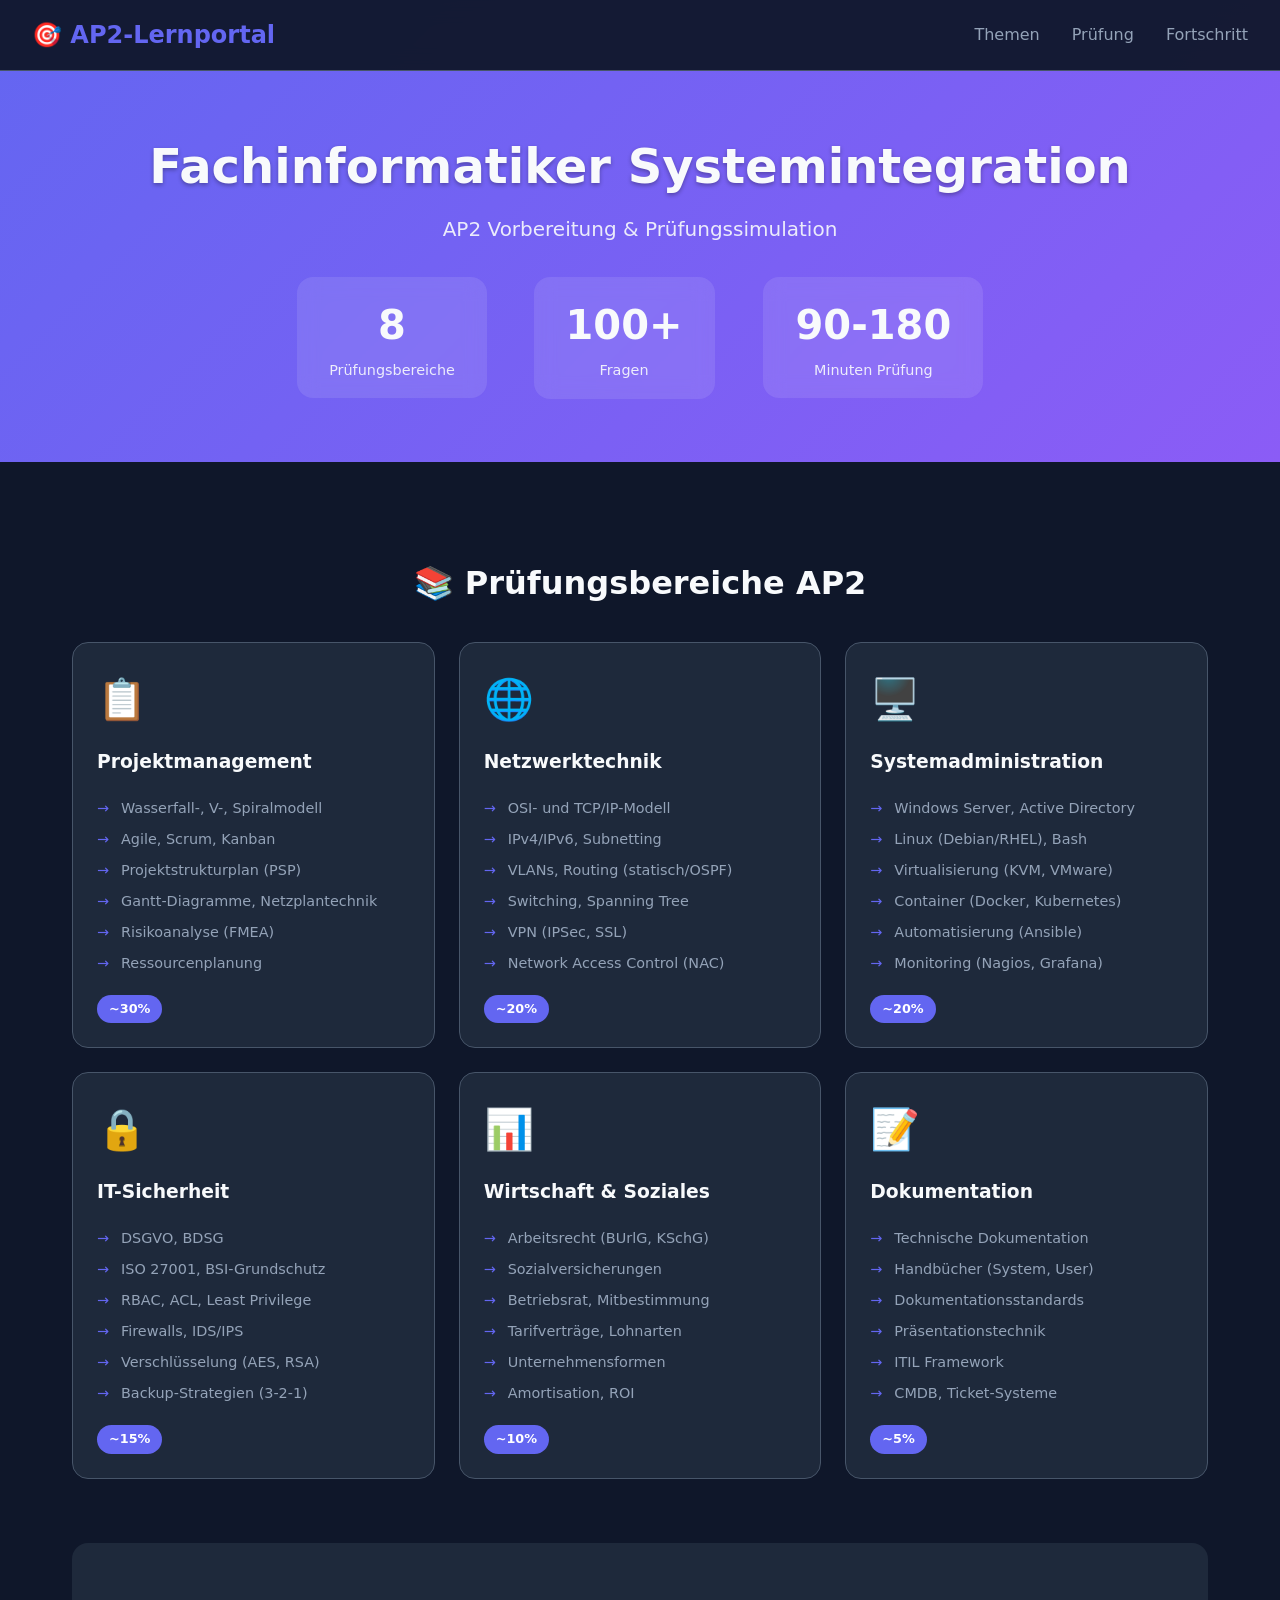
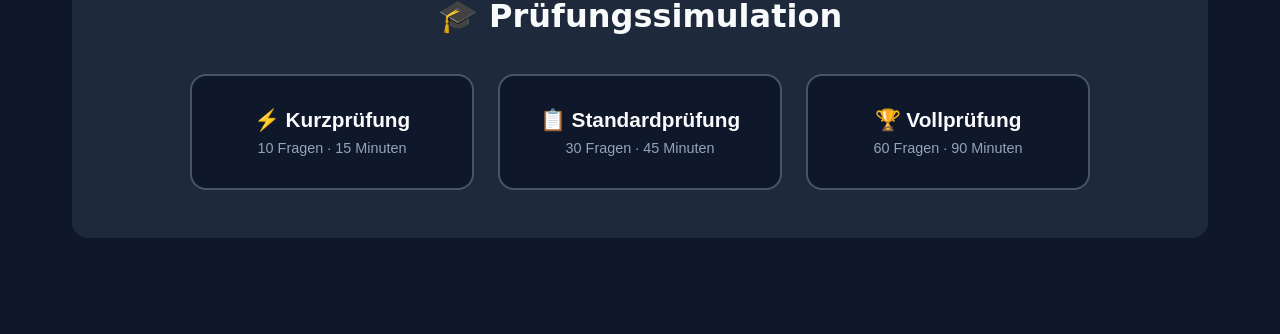
==== index.html @ 47c60a84 "Initial commit: AP2 Lernportal" ====
<!DOCTYPE html>
<html lang="de">
<head>
    <meta charset="UTF-8">
    <meta name="viewport" content="width=device-width, initial-scale=1.0">
    <title>AP2 Fachinformatiker Systemintegration - Lernportal</title>
    <link rel="stylesheet" href="styles.css">
</head>
<body>
    <nav class="navbar">
        <div class="logo">🎯 AP2-Lernportal</div>
        <div class="nav-links">
            <a href="#themen" class="nav-link">Themen</a>
            <a href="#pruefung" class="nav-link">Prüfung</a>
            <a href="#fortschritt" class="nav-link">Fortschritt</a>
        </div>
    </nav>

    <header class="hero">
        <h1>Fachinformatiker Systemintegration</h1>
        <p class="subtitle">AP2 Vorbereitung & Prüfungssimulation</p>
        <div class="hero-stats">
            <div class="stat">
                <span class="stat-number">8</span>
                <span class="stat-label">Prüfungsbereiche</span>
            </div>
            <div class="stat">
                <span class="stat-number">100+</span>
                <span class="stat-label">Fragen</span>
            </div>
            <div class="stat">
                <span class="stat-number">90-180</span>
                <span class="stat-label">Minuten Prüfung</span>
            </div>
        </div>
    </header>

    <main class="container">
        <!-- Themenbereiche -->
        <section id="themen" class="section">
            <h2>📚 Prüfungsbereiche AP2</h2>
            <div class="subjects-grid">
                <div class="subject-card" onclick="startQuiz('projekt')">
                    <div class="subject-icon">📋</div>
                    <h3>Projektmanagement</h3>
                    <ul>
                        <li>Wasserfall-, V-, Spiralmodell</li>
                        <li>Agile, Scrum, Kanban</li>
                        <li>Projektstrukturplan (PSP)</li>
                        <li>Gantt-Diagramme, Netzplantechnik</li>
                        <li>Risikoanalyse (FMEA)</li>
                        <li>Ressourcenplanung</li>
                    </ul>
                    <span class="percentage">~30%</span>
                </div>

                <div class="subject-card" onclick="startQuiz('netzwerk')">
                    <div class="subject-icon">🌐</div>
                    <h3>Netzwerktechnik</h3>
                    <ul>
                        <li>OSI- und TCP/IP-Modell</li>
                        <li>IPv4/IPv6, Subnetting</li>
                        <li>VLANs, Routing (statisch/OSPF)</li>
                        <li>Switching, Spanning Tree</li>
                        <li>VPN (IPSec, SSL)</li>
                        <li>Network Access Control (NAC)</li>
                    </ul>
                    <span class="percentage">~20%</span>
                </div>

                <div class="subject-card" onclick="startQuiz('system')">
                    <div class="subject-icon">🖥️</div>
                    <h3>Systemadministration</h3>
                    <ul>
                        <li>Windows Server, Active Directory</li>
                        <li>Linux (Debian/RHEL), Bash</li>
                        <li>Virtualisierung (KVM, VMware)</li>
                        <li>Container (Docker, Kubernetes)</li>
                        <li>Automatisierung (Ansible)</li>
                        <li>Monitoring (Nagios, Grafana)</li>
                    </ul>
                    <span class="percentage">~20%</span>
                </div>

                <div class="subject-card" onclick="startQuiz('sicherheit')">
                    <div class="subject-icon">🔒</div>
                    <h3>IT-Sicherheit</h3>
                    <ul>
                        <li>DSGVO, BDSG</li>
                        <li>ISO 27001, BSI-Grundschutz</li>
                        <li>RBAC, ACL, Least Privilege</li>
                        <li>Firewalls, IDS/IPS</li>
                        <li>Verschlüsselung (AES, RSA)</li>
                        <li>Backup-Strategien (3-2-1)</li>
                    </ul>
                    <span class="percentage">~15%</span>
                </div>

                <div class="subject-card" onclick="startQuiz('wirtschaft')">
                    <div class="subject-icon">📊</div>
                    <h3>Wirtschaft & Soziales</h3>
                    <ul>
                        <li>Arbeitsrecht (BUrlG, KSchG)</li>
                        <li>Sozialversicherungen</li>
                        <li>Betriebsrat, Mitbestimmung</li>
                        <li>Tarifverträge, Lohnarten</li>
                        <li>Unternehmensformen</li>
                        <li>Amortisation, ROI</li>
                    </ul>
                    <span class="percentage">~10%</span>
                </div>

                <div class="subject-card" onclick="startQuiz('dokumentation')">
                    <div class="subject-icon">📝</div>
                    <h3>Dokumentation</h3>
                    <ul>
                        <li>Technische Dokumentation</li>
                        <li>Handbücher (System, User)</li>
                        <li>Dokumentationsstandards</li>
                        <li>Präsentationstechnik</li>
                        <li>ITIL Framework</li>
                        <li>CMDB, Ticket-Systeme</li>
                    </ul>
                    <span class="percentage">~5%</span>
                </div>
            </div>
        </section>

        <!-- Prüfungssimulation -->
        <section id="pruefung" class="section pruefung-section">
            <h2>🎓 Prüfungssimulation</h2>
            <div class="exam-modes">
                <button class="exam-btn" onclick="startExam('kurz')">
                    <span class="exam-title">⚡ Kurzprüfung</span>
                    <span class="exam-desc">10 Fragen · 15 Minuten</span>
                </button>
                <button class="exam-btn" onclick="startExam('standard')">
                    <span class="exam-title">📋 Standardprüfung</span>
                    <span class="exam-desc">30 Fragen · 45 Minuten</span>
                </button>
                <button class="exam-btn" onclick="startExam('voll')">
                    <span class="exam-title">🏆 Vollprüfung</span>
                    <span class="exam-desc">60 Fragen · 90 Minuten</span>
                </button>
            </div>
        </section>

        <!-- Quiz Interface -->
        <div id="quiz-modal" class="modal hidden">
            <div class="quiz-container">
                <div class="quiz-header">
                    <span id="question-counter">Frage 1/10</span>
                    <span id="quiz-timer" class="timer">15:00</span>
                    <button class="close-btn" onclick="closeQuiz()">×</button>
                </div>
                <div class="progress-bar">
                    <div id="progress-fill" class="progress-fill"></div>
                </div>
                <div id="question-container" class="question-container">
                    <!-- Fragen werden hier dynamisch geladen -->
                </div>
                <div id="quiz-controls" class="quiz-controls">
                    <button id="next-btn" class="btn btn-primary" onclick="nextQuestion()" disabled>Weiter</button>
                </div>
            </div>
        </div>

        <!-- Ergebnis Modal -->
        <div id="result-modal" class="modal hidden">
            <div class="result-container">
                <h2 id="result-title">Prüfung beendet!</h2>
                <div class="result-score">
                    <span id="result-percent">0%</span>
                    <span id="result
---- styles.css ----
:root {
    --primary: #6366f1;
    --primary-dark: #4f46e5;
    --secondary: #8b5cf6;
    --success: #22c55e;
    --warning: #f59e0b;
    --danger: #ef4444;
    --bg: #0f172a;
    --bg-card: #1e293b;
    --bg-hover: #334155;
    --text: #f8fafc;
    --text-muted: #94a3b8;
    --border: #475569;
    --shadow: 0 4px 6px -1px rgba(0, 0, 0, 0.3);
    --shadow-lg: 0 10px 25px -5px rgba(0, 0, 0, 0.4);
}

* {
    margin: 0;
    padding: 0;
    box-sizing: border-box;
}

body {
    font-family: 'Segoe UI', system-ui, -apple-system, sans-serif;
    background: var(--bg);
    color: var(--text);
    line-height: 1.6;
    min-height: 100vh;
}

/* Navigation */
.navbar {
    position: fixed;
    top: 0;
    left: 0;
    right: 0;
    background: rgba(15, 23, 42, 0.95);
    backdrop-filter: blur(10px);
    padding: 1rem 2rem;
    display: flex;
    justify-content: space-between;
    align-items: center;
    z-index: 1000;
    border-bottom: 1px solid var(--border);
}

.logo {
    font-size: 1.5rem;
    font-weight: 700;
    color: var(--primary);
}

.nav-links {
    display: flex;
    gap: 2rem;
}

.nav-link {
    color: var(--text-muted);
    text-decoration: none;
    font-weight: 500;
    transition: color 0.3s;
}

.nav-link:hover {
    color: var(--primary);
}

/* Hero Section */
.hero {
    background: linear-gradient(135deg, var(--primary) 0%, var(--secondary) 100%);
    padding: 8rem 2rem 4rem;
    text-align: center;
}

.hero h1 {
    font-size: 3rem;
    margin-bottom: 0.5rem;
    text-shadow: 0 2px 4px rgba(0,0,0,0.3);
}

.subtitle {
    font-size: 1.25rem;
    opacity: 0.9;
    margin-bottom: 2rem;
}

.hero-stats {
    display: flex;
    justify-content: center;
    gap: 3rem;
    margin-top: 2rem;
    flex-wrap: wrap;
}

.stat {
    text-align: center;
    padding: 1rem 2rem;
    background: rgba(255,255,255,0.1);
    border-radius: 1rem;
    backdrop-filter: blur(10px);
}

.stat-number {
    display: block;
    font-size: 2.5rem;
    font-weight: 700;
}

.stat-label {
    font-size: 0.9rem;
    opacity: 0.9;
}

/* Container */
.container {
    max-width: 1200px;
    margin: 0 auto;
    padding: 2rem;
}

.section {
    margin: 4rem 0;
}

.section h2 {
    font-size: 2rem;
    margin-bottom: 2rem;
    text-align: center;
    color: var(--text);
}

/* Subjects Grid */
.subjects-grid {
    display: grid;
    grid-template-columns: repeat(auto-fit, minmax(300px, 1fr));
    gap: 1.5rem;
}

.subject-card {
    background: var(--bg-card);
    border: 1px solid var(--border);
    border-radius: 1rem;
    padding: 1.5rem;
    cursor: pointer;
    transition: all 0.3s ease;
    position: relative;
    overflow: hidden;
}

.subject-card:hover {
    transform: translateY(-5px);
    box-shadow: var(--shadow-lg);
    border-color: var(--primary);
}

.subject-card::before {
    content: '';
    position: absolute;
    top: 0;
    left: 0;
    right: 0;
    height: 4px;
    background: linear-gradient(90deg, var(--primary), var(--secondary));
    opacity: 0;
    transition: opacity 0.3s;
}

.subject-card:hover::before {
    opacity: 1;
}

.subject-icon {
    font-size: 2.5rem;
    margin-bottom: 1rem;
}

.subject-card h3 {
    margin-bottom: 1rem;
    color: var(--text);
}

.subject-card ul {
    list-style: none;
    margin-bottom: 1rem;
}

.subject-card li {
    padding: 0.25rem 0;
    color: var(--text-muted);
    font-size: 0.9rem;
    padding-left: 1.5rem;
    position: relative;
}

.subject-card li::before {
    content: '→';
    position: absolute;
    left: 0;
    color: var(--primary);
}

.percentage {
    display: inline-block;
    background: var(--primary);
    color: white;
    padding: 0.25rem 0.75rem;
    border-radius: 2rem;
    font-size: 0.8rem;
    font-weight: 600;
}

/* Exam Section */
.pruefung-section {
    background: var(--bg-card);
    border-radius: 1rem;
    padding: 3rem 2rem;
}

.exam-modes {
    display: grid;
    grid-template-columns: repeat(auto-fit, minmax(250px, 1fr));
    gap: 1.5rem;
    max-width: 900px;
    margin: 0 auto;
}

.exam-btn {
    background: var(--bg);
    border: 2px solid var(--border);
    border-radius: 1rem;
    padding: 2rem;
    cursor: pointer;
    transition: all 0.3s;
    text-align: center;
    color: var(--text);
}

.exam-btn:hover {
    border-color: var(--primary);
    background: rgba(99, 102, 241, 0.1);
    transform: scale(1.02);
}

.exam-title {
    display: block;
    font-size: 1.3rem;
    font-weight: 600;
    margin-bottom: 0.5rem;
}

.exam-desc {
    color: var(--text-muted);
    font-size: 0.9rem;
}

/* Modal */
.modal {
    position: fixed;
    top: 0;
    left: 0;
    right: 0;
    bottom: 0;
    background: rgba(0, 0, 0, 0.8);
    display: flex;
    align-items: center;
    justify-content: center;
    z-index: 2000;
    padding: 1rem;
}

.modal.hidden {
    display: none;
}

.quiz-container {
    background: var(--bg-card);
    border-radius: 1rem;
    width: 100%;
    max-width: 700px;
    max-height: 90vh;
    overflow-y: auto;
    box-shadow: var(--shadow-lg);
}

.quiz-header {
    display: flex;
    justify-content: space-between;
    align-items: center;
    padding: 1.5rem;
    border-bottom: 1px solid var(--border);
}

.timer {
    font-size: 1.5rem;
    font-weight: 700;
    color: var(--primary);
    font-family: monospace;
}

.timer.warning {
    color: var(--warning);
}

.timer.danger {
    color: var(--danger);
    animation: pulse 1s infinite;
}

@keyframes pulse {
    0%, 100% { opacity: 1; }
    50% { opacity: 0.5; }
}

.close-btn {
    background: none;
    border: none;
    color: var(--text-muted);
    font-size: 2rem;
    cursor: pointer;
    line-height: 1;
}

.close-btn:hover {
    color: var(--danger);
}

.progress-bar {
    height: 6px;
    background: var(--bg);
    overflow: hidden;
}

.progress-fill {
    height: 100%;
    background: linear-gradient(90deg, var(--primary), var(--secondary));
    transition: width 0.3s;
}

/* Question */
.question-container {
    padding: 2rem;
}

.question-text {
    font-size: 1.2rem;
    margin-bottom: 1.5rem;
    line-height: 1.6;
}

.answers {
    display: flex;
    flex-direction: column;
    gap: 0.75rem;
}

.answer-option {
    background: var(--bg);
    border: 2px solid var(--border);
    border-radius: 0.5rem;
    padding: 1rem;
    cursor: pointer;
    transition: all 0.2s;
    display: flex;
    align-items: flex-start;
    gap: 1rem;
}

.answer-option:hover {
    border-color: var(--primary);
    background: rgba(99, 102, 241, 0.1);
}

.answer-option.selected {
    border-color: var(--primary);
    background: rgba(99, 102, 241, 0.2);
}

.answer-option.correct {
    border-color: var(--success);
    background: rgba(34, 197, 94, 0.2);
}

.answer-option.wrong {
    border-color: var(--danger);
    background: rgba(239, 68, 68, 0.2);
}

.answer-letter {
    width: 30px;
    height: 30px;
    background: var(--bg-card);
    border: 2px solid var(--border);
    border-radius: 50%;
    display: flex;
    align-items: center;
    justify-content: center;
    font-weight: 600;
    flex-shrink: 0;
}

.answer-option.correct .answer-letter {
    background: var(--success);
    border-color: var(--success);
}

.answer-option.wrong .answer-letter {
    background: var(--danger);
    border-color: var(--danger);
}

.explanation {
    margin-top: 1rem;
    padding: 1rem;
    background: rgba(99, 102, 241, 0.1);
    border-radius: 0.5rem;
    border-left: 4px solid var(--primary);
}

/* Quiz Controls */
.quiz-controls {
    padding: 1.5rem;
    border-top: 1px solid var(--border);
    display: flex;
    justify-content: space-between;
}
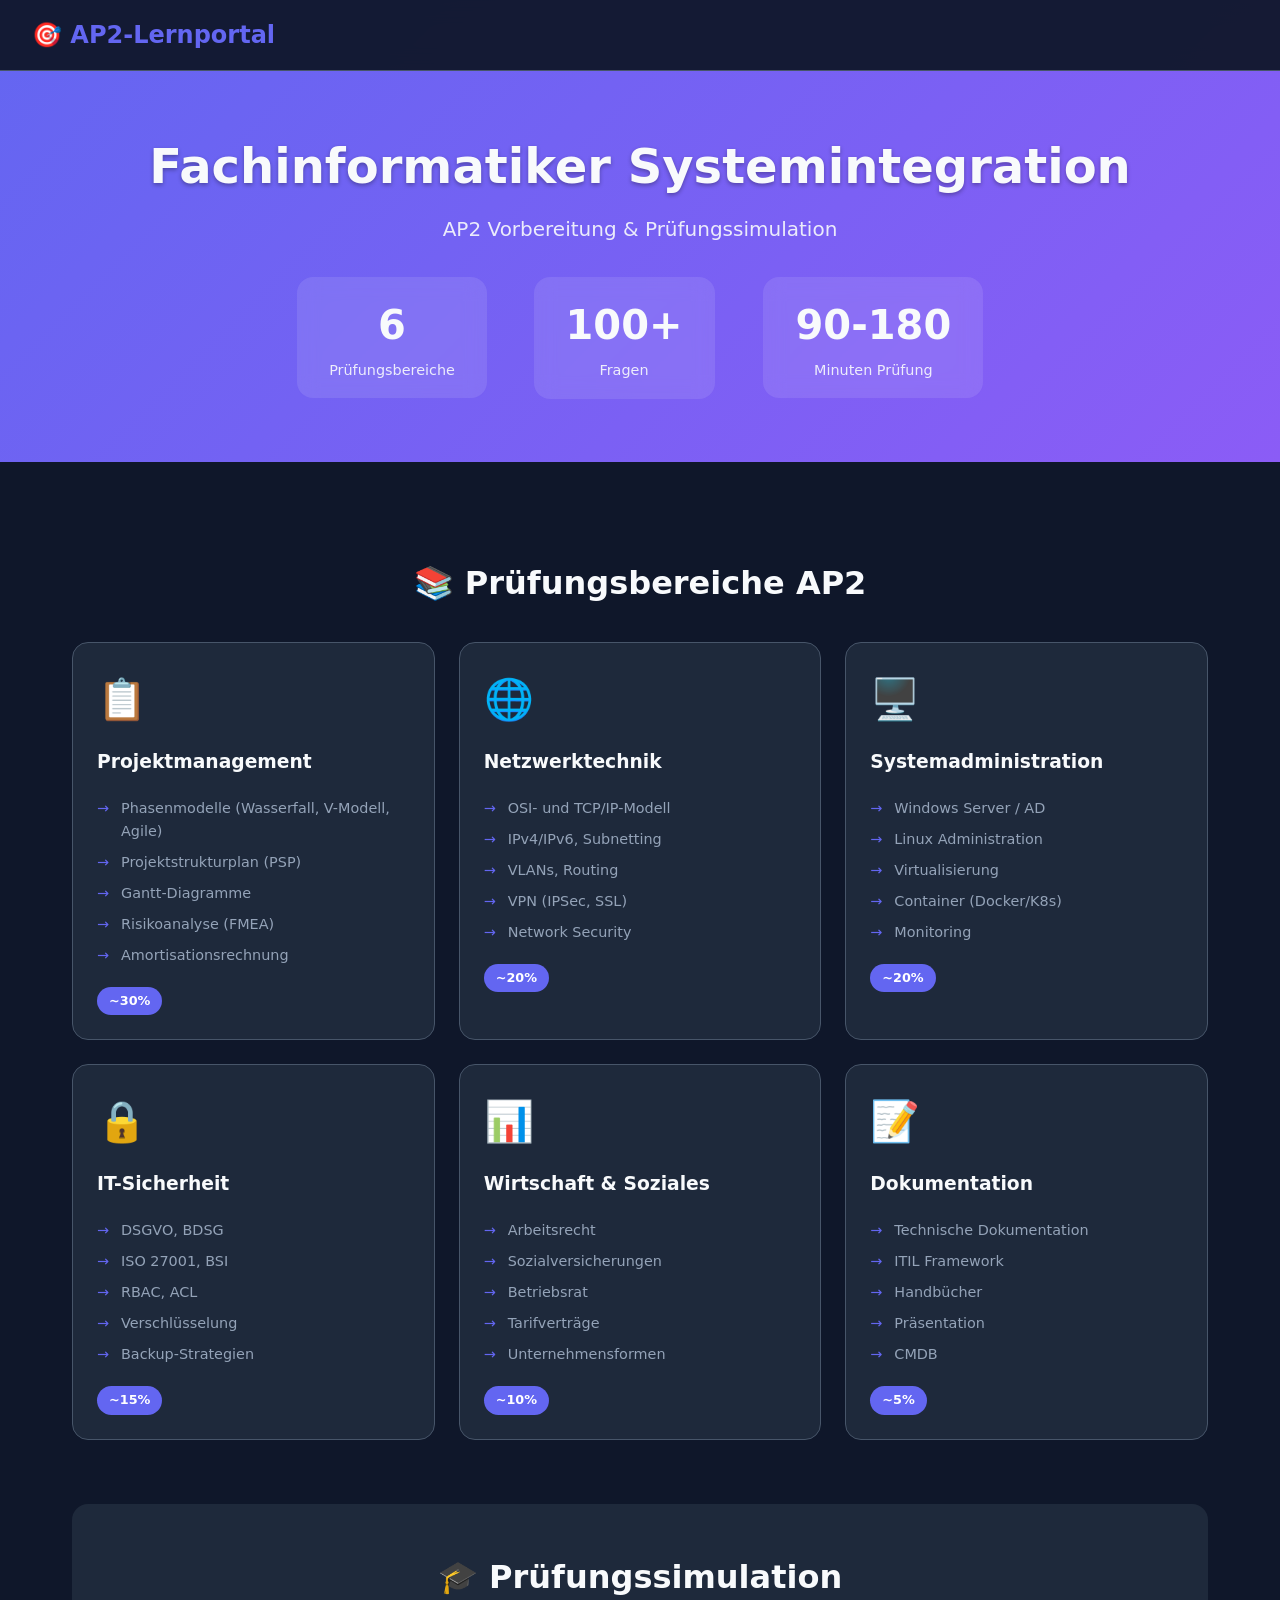
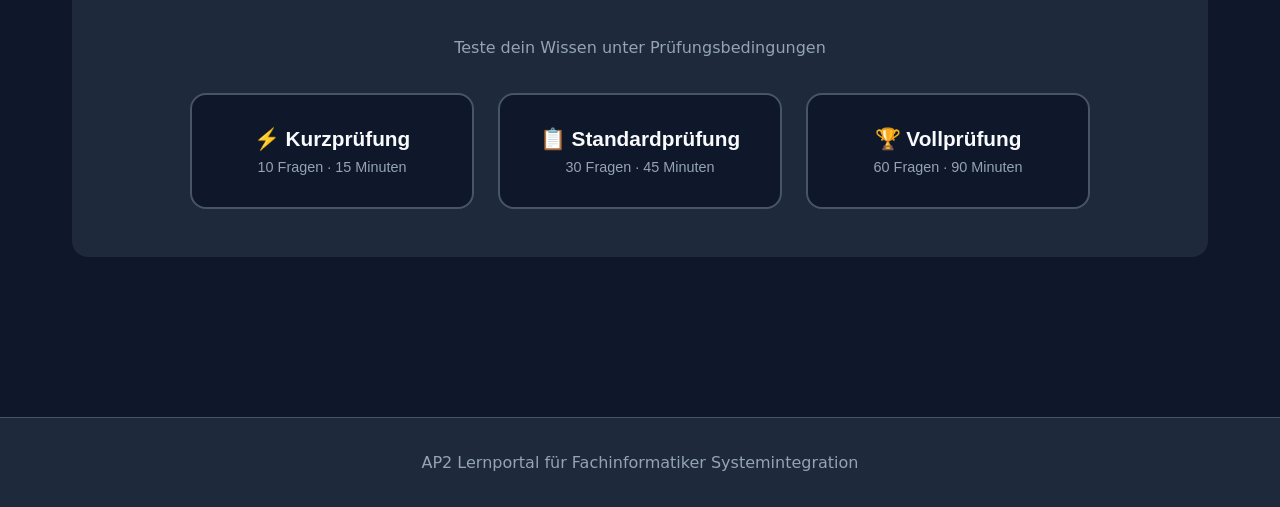
==== commit 2effcd14: "feat: Complete quiz functionality and styling - Add full JavaScript quiz logic - Add questions datab" ====
--- a/index.html
+++ b/index.html
@@ -9,11 +9,6 @@
 <body>
     <nav class="navbar">
         <div class="logo">🎯 AP2-Lernportal</div>
-        <div class="nav-links">
-            <a href="#themen" class="nav-link">Themen</a>
-            <a href="#pruefung" class="nav-link">Prüfung</a>
-            <a href="#fortschritt" class="nav-link">Fortschritt</a>
-        </div>
     </nav>
 
     <header class="hero">
@@ -21,7 +16,7 @@
         <p class="subtitle">AP2 Vorbereitung & Prüfungssimulation</p>
         <div class="hero-stats">
             <div class="stat">
-                <span class="stat-number">8</span>
+                <span class="stat-number">6</span>
                 <span class="stat-label">Prüfungsbereiche</span>
             </div>
             <div class="stat">
@@ -44,12 +39,11 @@
                     <div class="subject-icon">📋</div>
                     <h3>Projektmanagement</h3>
                     <ul>
-                        <li>Wasserfall-, V-, Spiralmodell</li>
-                        <li>Agile, Scrum, Kanban</li>
+                        <li>Phasenmodelle (Wasserfall, V-Modell, Agile)</li>
                         <li>Projektstrukturplan (PSP)</li>
-                        <li>Gantt-Diagramme, Netzplantechnik</li>
+                        <li>Gantt-Diagramme</li>
                         <li>Risikoanalyse (FMEA)</li>
-                        <li>Ressourcenplanung</li>
+                        <li>Amortisationsrechnung</li>
                     </ul>
                     <span class="percentage">~30%</span>
                 </div>
@@ -60,10 +54,9 @@
                     <ul>
                         <li>OSI- und TCP/IP-Modell</li>
                         <li>IPv4/IPv6, Subnetting</li>
-                        <li>VLANs, Routing (statisch/OSPF)</li>
-                        <li>Switching, Spanning Tree</li>
+                        <li>VLANs, Routing</li>
                         <li>VPN (IPSec, SSL)</li>
-                        <li>Network Access Control (NAC)</li>
+                        <li>Network Security</li>
                     </ul>
                     <span class="percentage">~20%</span>
                 </div>
@@ -72,12 +65,11 @@
                     <div class="subject-icon">🖥️</div>
                     <h3>Systemadministration</h3>
                     <ul>
-                        <li>Windows Server, Active Directory</li>
-                        <li>Linux (Debian/RHEL), Bash</li>
-                        <li>Virtualisierung (KVM, VMware)</li>
-                        <li>Container (Docker, Kubernetes)</li>
-                        <li>Automatisierung (Ansible)</li>
-                        <li>Monitoring (Nagios, Grafana)</li>
+                        <li>Windows Server / AD</li>
+                        <li>Linux Administration</li>
+                        <li>Virtualisierung</li>
+                        <li>Container (Docker/K8s)</li>
+                        <li>Monitoring</li>
                     </ul>
                     <span class="percentage">~20%</span>
                 </div>
@@ -87,11 +79,10 @@
                     <h3>IT-Sicherheit</h3>
                     <ul>
                         <li>DSGVO, BDSG</li>
-                        <li>ISO 27001, BSI-Grundschutz</li>
-                        <li>RBAC, ACL, Least Privilege</li>
-                        <li>Firewalls, IDS/IPS</li>
-                        <li>Verschlüsselung (AES, RSA)</li>
-                        <li>Backup-Strategien (3-2-1)</li>
+                        <li>ISO 27001, BSI</li>
+                        <li>RBAC, ACL</li>
+                        <li>Verschlüsselung</li>
+                        <li>Backup-Strategien</li>
                     </ul>
                     <span class="percentage">~15%</span>
                 </div>
@@ -100,12 +91,11 @@
                     <div class="subject-icon">📊</div>
                     <h3>Wirtschaft & Soziales</h3>
                     <ul>
-                        <li>Arbeitsrecht (BUrlG, KSchG)</li>
+                        <li>Arbeitsrecht</li>
                         <li>Sozialversicherungen</li>
-                        <li>Betriebsrat, Mitbestimmung</li>
-                        <li>Tarifverträge, Lohnarten</li>
+                        <li>Betriebsrat</li>
+                        <li>Tarifverträge</li>
                         <li>Unternehmensformen</li>
-                        <li>Amortisation, ROI</li>
                     </ul>
                     <span class="percentage">~10%</span>
                 </div>
@@ -115,11 +105,10 @@
                     <h3>Dokumentation</h3>
                     <ul>
                         <li>Technische Dokumentation</li>
-                        <li>Handbücher (System, User)</li>
-                        <li>Dokumentationsstandards</li>
-                        <li>Präsentationstechnik</li>
                         <li>ITIL Framework</li>
-                        <li>CMDB, Ticket-Systeme</li>
+                        <li>Handbücher</li>
+                        <li>Präsentation</li>
+                        <li>CMDB</li>
                     </ul>
                     <span class="percentage">~5%</span>
                 </div>
@@ -129,6 +118,7 @@
         <!-- Prüfungssimulation -->
         <section id="pruefung" class="section pruefung-section">
             <h2>🎓 Prüfungssimulation</h2>
+            <p class="section-desc">Teste dein Wissen unter Prüfungsbedingungen</p>
             <div class="exam-modes">
                 <button class="exam-btn" onclick="startExam('kurz')">
                     <span class="exam-title">⚡ Kurzprüfung</span>
@@ -144,31 +134,49 @@
                 </button>
             </div>
         </section>
+    </main>
 
-        <!-- Quiz Interface -->
-        <div id="quiz-modal" class="modal hidden">
-            <div class="quiz-container">
-                <div class="quiz-header">
-                    <span id="question-counter">Frage 1/10</span>
-                    <span id="quiz-timer" class="timer">15:00</span>
-                    <button class="close-btn" onclick="closeQuiz()">×</button>
-                </div>
-                <div class="progress-bar">
-                    <div id="progress-fill" class="progress-fill"></div>
-                </div>
-                <div id="question-container" class="question-container">
-                    <!-- Fragen werden hier dynamisch geladen -->
-                </div>
-                <div id="quiz-controls" class="quiz-controls">
-                    <button id="next-btn" class="btn btn-primary" onclick="nextQuestion()" disabled>Weiter</button>
-                </div>
+    <!-- Quiz Modal -->
+    <div id="quiz-modal" class="modal hidden">
+        <div class="quiz-container">
+            <div class="quiz-header">
+                <span id="question-counter" class="question-counter">Frage 1/10</span>
+                <span id="quiz-timer" class="timer">15:00</span>
+                <button class="close-btn" onclick="closeQuiz()">×</button>
+            </div>
+            <div class="progress-bar">
+                <div id="progress-fill" class="progress-fill"></div>
+            </div>
+            <div id="question-container" class="question-container">
+                <!-- Fragen werden hier dynamisch geladen -->
+            </div>
+            <div class="quiz-controls">
+                <button id="next-btn" class="btn btn-primary" onclick="nextQuestion()" disabled>Weiter</button>
             </div>
         </div>
+    </div>
 
-        <!-- Ergebnis Modal -->
-        <div id="result-modal" class="modal hidden">
-            <div class="result-container">
-                <h2 id="result-title">Prüfung beendet!</h2>
-                <div class="result-score">
-                    <span id="result-percent">0%</span>
-                    <span id="result+    <!-- Ergebnis Modal -->
+    <div id="result-modal" class="modal hidden">
+        <div class="result-container">
+            <h2 id="result-title">Prüfung beendet!</h2>
+            <div class="result-score">
+                <span id="result-percent" class="result-percent">0%</span>
+                <span id="result-status" class="result-status">Bestanden</span>
+            </div>
+            <div class="result-progress">
+                <div id="result-bar" class="result-bar"></div>
+            </div>
+            <div id="result-details" class="result-details">
+                <!-- Details werden dynamisch eingefügt -->
+            </div>
+            <div class="result-actions">
+                <button class="btn btn-secondary" onclick="closeResult()">Schließen</button>
+                <button class="btn btn-primary" onclick="location.reload()">Neue Prüfung</button>
+            </div>
+        </div>
+    </div>
+
+    <footer>
+        <p>AP2 Lernportal für Fachinformatiker Systemintegration</p>
+        <p style="margin-top: 0.5rem; opacity: 0.7
--- a/styles.css
+++ b/styles.css
@@ -423,6 +423,97 @@
     padding: 1.5rem;
     border-top: 1px solid var(--border);
     display: flex;
-    justify-content: space-between;
-}
-
+    justify-content: flex-end;
+}
+
+/* Result Modal */
+.result-container {
+    background: var(--bg-card);
+    border-radius: 1rem;
+    width: 90%;
+    max-width: 600px;
+    max-height: 90vh;
+    overflow-y: auto;
+    box-shadow: var(--shadow-lg);
+    padding: 2rem;
+    text-align: center;
+}
+
+.result-score {
+    margin: 2rem 0;
+}
+
+.result-percent {
+    display: block;
+    font-size: 4rem;
+    font-weight: 700;
+    color: var(--primary);
+}
+
+.result-status {
+    display: block;
+    font-size: 1.5rem;
+    margin-top: 0.5rem;
+}
+
+.result-status.passed {
+    color: var(--success);
+}
+
+.result-status.failed {
+    color: var(--danger);
+}
+
+.result-progress {
+    height: 20px;
+    background: var(--bg);
+    border-radius: 10px;
+    overflow: hidden;
+    margin: 1rem 0;
+}
+
+.result-bar {
+    height: 100%;
+    background: linear-gradient(90deg, var(--primary), var(--secondary));
+    border-radius: 10px;
+    transition: width 1s ease;
+}
+
+.result-details {
+    margin: 1.5rem 0;
+    color: var(--text-muted);
+}
+
+.result-actions {
+    display: flex;
+    gap: 1rem;
+    justify-content: center;
+    margin-top: 2rem;
+}
+
+/* Footer */
+footer {
+    background: var(--bg-card);
+    padding: 2rem;
+    text-align: center;
+    color: var(--text-muted);
+    margin-top: 4rem;
+    border-top: 1px solid var(--border);
+}
+
+.section-desc {
+    text-align: center;
+    color: var(--text-muted);
+    margin-bottom: 2rem;
+}
+
+.question-counter {
+    font-weight: 600;
+    color: var(--text);
+}
+
+/* Utilities */
+.hidden {
+    display: none !important;
+}
+
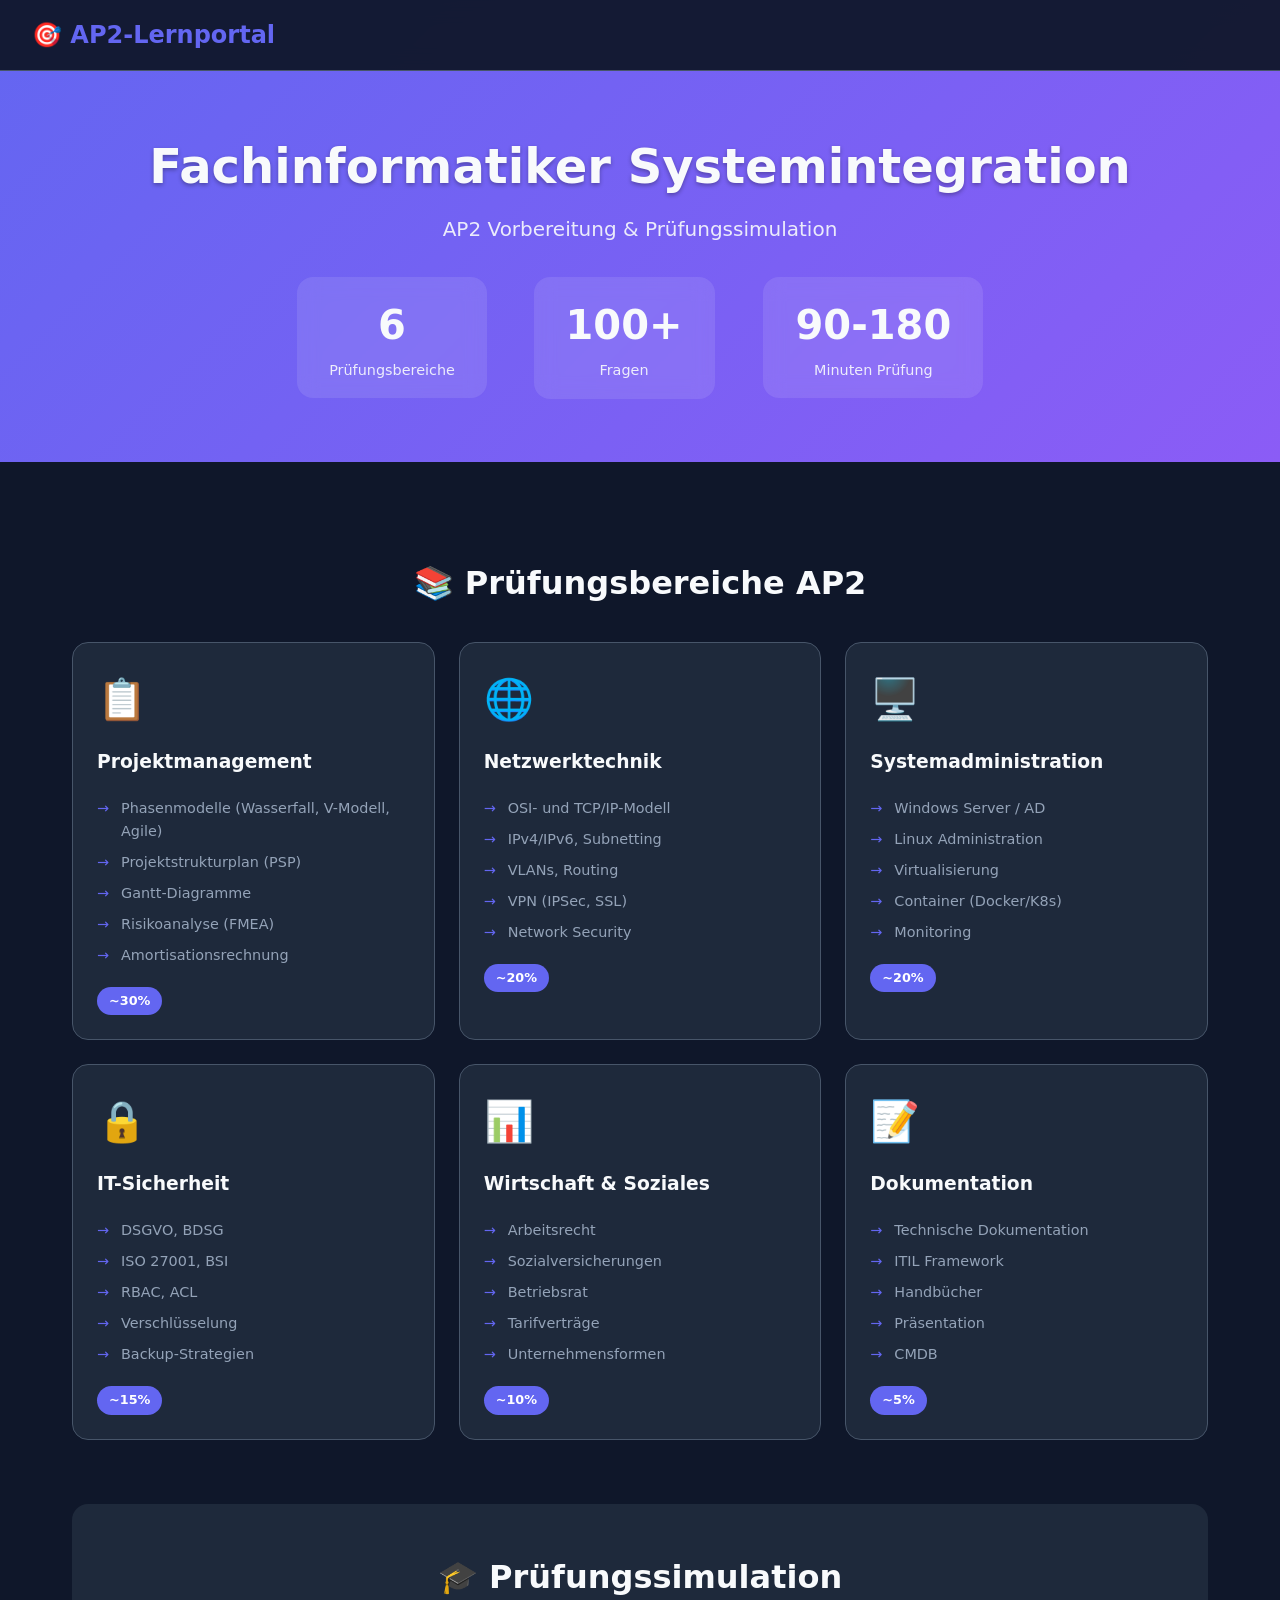
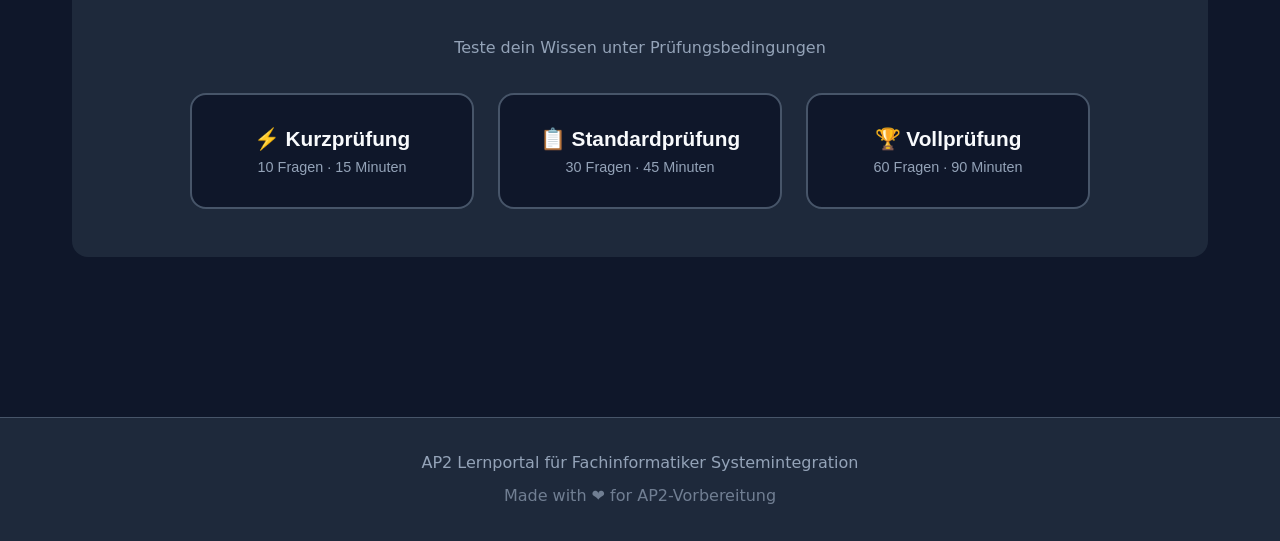
==== commit 1c8beba8: "fix: Add missing script tags and footer close - questions.js and script.js were not loaded" ====
--- a/index.html
+++ b/index.html
@@ -179,4 +179,10 @@
 
     <footer>
         <p>AP2 Lernportal für Fachinformatiker Systemintegration</p>
-        <p style="margin-top: 0.5rem; opacity: 0.7+        <p style="margin-top: 0.5rem; opacity: 0.7">Made with ❤️ for AP2-Vorbereitung</p>
+    </footer>
+
+    <script src="questions.js"></script>
+    <script src="script.js"></script>
+</body>
+</html>
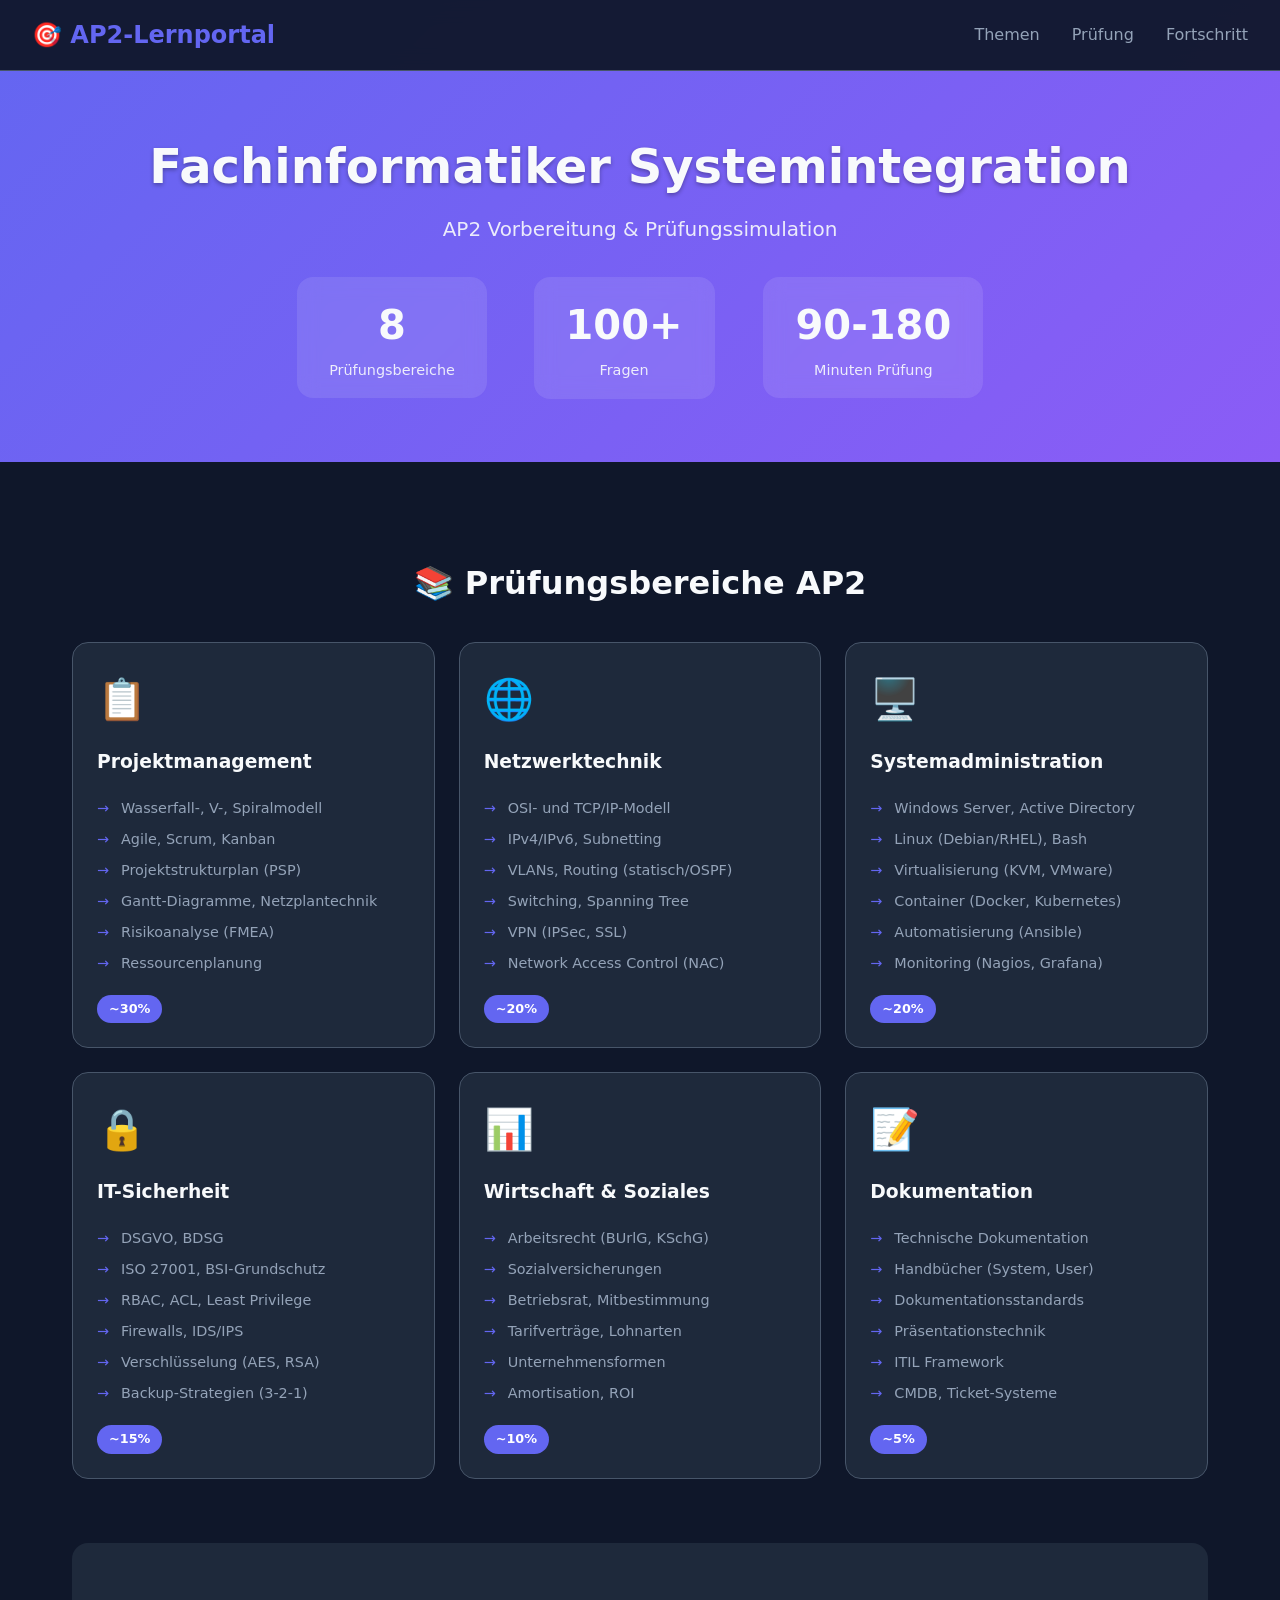
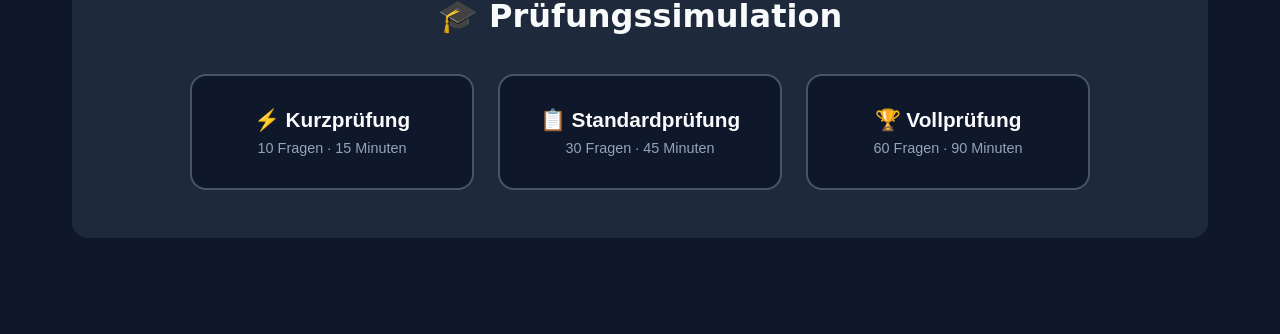
==== commit 150f99f8: "Revert "feat: Complete quiz functionality and styling" This reverts commit 2effcd14ab1bfcf8b2fe606b8" ====
--- a/index.html
+++ b/index.html
@@ -9,6 +9,11 @@
 <body>
     <nav class="navbar">
         <div class="logo">🎯 AP2-Lernportal</div>
+        <div class="nav-links">
+            <a href="#themen" class="nav-link">Themen</a>
+            <a href="#pruefung" class="nav-link">Prüfung</a>
+            <a href="#fortschritt" class="nav-link">Fortschritt</a>
+        </div>
     </nav>
 
     <header class="hero">
@@ -16,7 +21,7 @@
         <p class="subtitle">AP2 Vorbereitung & Prüfungssimulation</p>
         <div class="hero-stats">
             <div class="stat">
-                <span class="stat-number">6</span>
+                <span class="stat-number">8</span>
                 <span class="stat-label">Prüfungsbereiche</span>
             </div>
             <div class="stat">
@@ -39,11 +44,12 @@
                     <div class="subject-icon">📋</div>
                     <h3>Projektmanagement</h3>
                     <ul>
-                        <li>Phasenmodelle (Wasserfall, V-Modell, Agile)</li>
+                        <li>Wasserfall-, V-, Spiralmodell</li>
+                        <li>Agile, Scrum, Kanban</li>
                         <li>Projektstrukturplan (PSP)</li>
-                        <li>Gantt-Diagramme</li>
+                        <li>Gantt-Diagramme, Netzplantechnik</li>
                         <li>Risikoanalyse (FMEA)</li>
-                        <li>Amortisationsrechnung</li>
+                        <li>Ressourcenplanung</li>
                     </ul>
                     <span class="percentage">~30%</span>
                 </div>
@@ -54,9 +60,10 @@
                     <ul>
                         <li>OSI- und TCP/IP-Modell</li>
                         <li>IPv4/IPv6, Subnetting</li>
-                        <li>VLANs, Routing</li>
+                        <li>VLANs, Routing (statisch/OSPF)</li>
+                        <li>Switching, Spanning Tree</li>
                         <li>VPN (IPSec, SSL)</li>
-                        <li>Network Security</li>
+                        <li>Network Access Control (NAC)</li>
                     </ul>
                     <span class="percentage">~20%</span>
                 </div>
@@ -65,11 +72,12 @@
                     <div class="subject-icon">🖥️</div>
                     <h3>Systemadministration</h3>
                     <ul>
-                        <li>Windows Server / AD</li>
-                        <li>Linux Administration</li>
-                        <li>Virtualisierung</li>
-                        <li>Container (Docker/K8s)</li>
-                        <li>Monitoring</li>
+                        <li>Windows Server, Active Directory</li>
+                        <li>Linux (Debian/RHEL), Bash</li>
+                        <li>Virtualisierung (KVM, VMware)</li>
+                        <li>Container (Docker, Kubernetes)</li>
+                        <li>Automatisierung (Ansible)</li>
+                        <li>Monitoring (Nagios, Grafana)</li>
                     </ul>
                     <span class="percentage">~20%</span>
                 </div>
@@ -79,10 +87,11 @@
                     <h3>IT-Sicherheit</h3>
                     <ul>
                         <li>DSGVO, BDSG</li>
-                        <li>ISO 27001, BSI</li>
-                        <li>RBAC, ACL</li>
-                        <li>Verschlüsselung</li>
-                        <li>Backup-Strategien</li>
+                        <li>ISO 27001, BSI-Grundschutz</li>
+                        <li>RBAC, ACL, Least Privilege</li>
+                        <li>Firewalls, IDS/IPS</li>
+                        <li>Verschlüsselung (AES, RSA)</li>
+                        <li>Backup-Strategien (3-2-1)</li>
                     </ul>
                     <span class="percentage">~15%</span>
                 </div>
@@ -91,11 +100,12 @@
                     <div class="subject-icon">📊</div>
                     <h3>Wirtschaft & Soziales</h3>
                     <ul>
-                        <li>Arbeitsrecht</li>
+                        <li>Arbeitsrecht (BUrlG, KSchG)</li>
                         <li>Sozialversicherungen</li>
-                        <li>Betriebsrat</li>
-                        <li>Tarifverträge</li>
+                        <li>Betriebsrat, Mitbestimmung</li>
+                        <li>Tarifverträge, Lohnarten</li>
                         <li>Unternehmensformen</li>
+                        <li>Amortisation, ROI</li>
                     </ul>
                     <span class="percentage">~10%</span>
                 </div>
@@ -105,10 +115,11 @@
                     <h3>Dokumentation</h3>
                     <ul>
                         <li>Technische Dokumentation</li>
+                        <li>Handbücher (System, User)</li>
+                        <li>Dokumentationsstandards</li>
+                        <li>Präsentationstechnik</li>
                         <li>ITIL Framework</li>
-                        <li>Handbücher</li>
-                        <li>Präsentation</li>
-                        <li>CMDB</li>
+                        <li>CMDB, Ticket-Systeme</li>
                     </ul>
                     <span class="percentage">~5%</span>
                 </div>
@@ -118,7 +129,6 @@
         <!-- Prüfungssimulation -->
         <section id="pruefung" class="section pruefung-section">
             <h2>🎓 Prüfungssimulation</h2>
-            <p class="section-desc">Teste dein Wissen unter Prüfungsbedingungen</p>
             <div class="exam-modes">
                 <button class="exam-btn" onclick="startExam('kurz')">
                     <span class="exam-title">⚡ Kurzprüfung</span>
@@ -134,55 +144,31 @@
                 </button>
             </div>
         </section>
-    </main>
 
-    <!-- Quiz Modal -->
-    <div id="quiz-modal" class="modal hidden">
-        <div class="quiz-container">
-            <div class="quiz-header">
-                <span id="question-counter" class="question-counter">Frage 1/10</span>
-                <span id="quiz-timer" class="timer">15:00</span>
-                <button class="close-btn" onclick="closeQuiz()">×</button>
-            </div>
-            <div class="progress-bar">
-                <div id="progress-fill" class="progress-fill"></div>
-            </div>
-            <div id="question-container" class="question-container">
-                <!-- Fragen werden hier dynamisch geladen -->
-            </div>
-            <div class="quiz-controls">
-                <button id="next-btn" class="btn btn-primary" onclick="nextQuestion()" disabled>Weiter</button>
+        <!-- Quiz Interface -->
+        <div id="quiz-modal" class="modal hidden">
+            <div class="quiz-container">
+                <div class="quiz-header">
+                    <span id="question-counter">Frage 1/10</span>
+                    <span id="quiz-timer" class="timer">15:00</span>
+                    <button class="close-btn" onclick="closeQuiz()">×</button>
+                </div>
+                <div class="progress-bar">
+                    <div id="progress-fill" class="progress-fill"></div>
+                </div>
+                <div id="question-container" class="question-container">
+                    <!-- Fragen werden hier dynamisch geladen -->
+                </div>
+                <div id="quiz-controls" class="quiz-controls">
+                    <button id="next-btn" class="btn btn-primary" onclick="nextQuestion()" disabled>Weiter</button>
+                </div>
             </div>
         </div>
-    </div>
 
-    <!-- Ergebnis Modal -->
-    <div id="result-modal" class="modal hidden">
-        <div class="result-container">
-            <h2 id="result-title">Prüfung beendet!</h2>
-            <div class="result-score">
-                <span id="result-percent" class="result-percent">0%</span>
-                <span id="result-status" class="result-status">Bestanden</span>
-            </div>
-            <div class="result-progress">
-                <div id="result-bar" class="result-bar"></div>
-            </div>
-            <div id="result-details" class="result-details">
-                <!-- Details werden dynamisch eingefügt -->
-            </div>
-            <div class="result-actions">
-                <button class="btn btn-secondary" onclick="closeResult()">Schließen</button>
-                <button class="btn btn-primary" onclick="location.reload()">Neue Prüfung</button>
-            </div>
-        </div>
-    </div>
-
-    <footer>
-        <p>AP2 Lernportal für Fachinformatiker Systemintegration</p>
-        <p style="margin-top: 0.5rem; opacity: 0.7">Made with ❤️ for AP2-Vorbereitung</p>
-    </footer>
-
-    <script src="questions.js"></script>
-    <script src="script.js"></script>
-</body>
-</html>+        <!-- Ergebnis Modal -->
+        <div id="result-modal" class="modal hidden">
+            <div class="result-container">
+                <h2 id="result-title">Prüfung beendet!</h2>
+                <div class="result-score">
+                    <span id="result-percent">0%</span>
+                    <span id="result
--- a/styles.css
+++ b/styles.css
@@ -423,97 +423,6 @@
     padding: 1.5rem;
     border-top: 1px solid var(--border);
     display: flex;
-    justify-content: flex-end;
-}
-
-/* Result Modal */
-.result-container {
-    background: var(--bg-card);
-    border-radius: 1rem;
-    width: 90%;
-    max-width: 600px;
-    max-height: 90vh;
-    overflow-y: auto;
-    box-shadow: var(--shadow-lg);
-    padding: 2rem;
-    text-align: center;
-}
-
-.result-score {
-    margin: 2rem 0;
-}
-
-.result-percent {
-    display: block;
-    font-size: 4rem;
-    font-weight: 700;
-    color: var(--primary);
-}
-
-.result-status {
-    display: block;
-    font-size: 1.5rem;
-    margin-top: 0.5rem;
-}
-
-.result-status.passed {
-    color: var(--success);
-}
-
-.result-status.failed {
-    color: var(--danger);
-}
-
-.result-progress {
-    height: 20px;
-    background: var(--bg);
-    border-radius: 10px;
-    overflow: hidden;
-    margin: 1rem 0;
-}
-
-.result-bar {
-    height: 100%;
-    background: linear-gradient(90deg, var(--primary), var(--secondary));
-    border-radius: 10px;
-    transition: width 1s ease;
-}
-
-.result-details {
-    margin: 1.5rem 0;
-    color: var(--text-muted);
-}
-
-.result-actions {
-    display: flex;
-    gap: 1rem;
-    justify-content: center;
-    margin-top: 2rem;
-}
-
-/* Footer */
-footer {
-    background: var(--bg-card);
-    padding: 2rem;
-    text-align: center;
-    color: var(--text-muted);
-    margin-top: 4rem;
-    border-top: 1px solid var(--border);
-}
-
-.section-desc {
-    text-align: center;
-    color: var(--text-muted);
-    margin-bottom: 2rem;
-}
-
-.question-counter {
-    font-weight: 600;
-    color: var(--text);
-}
-
-/* Utilities */
-.hidden {
-    display: none !important;
-}
-
+    justify-content: space-between;
+}
+
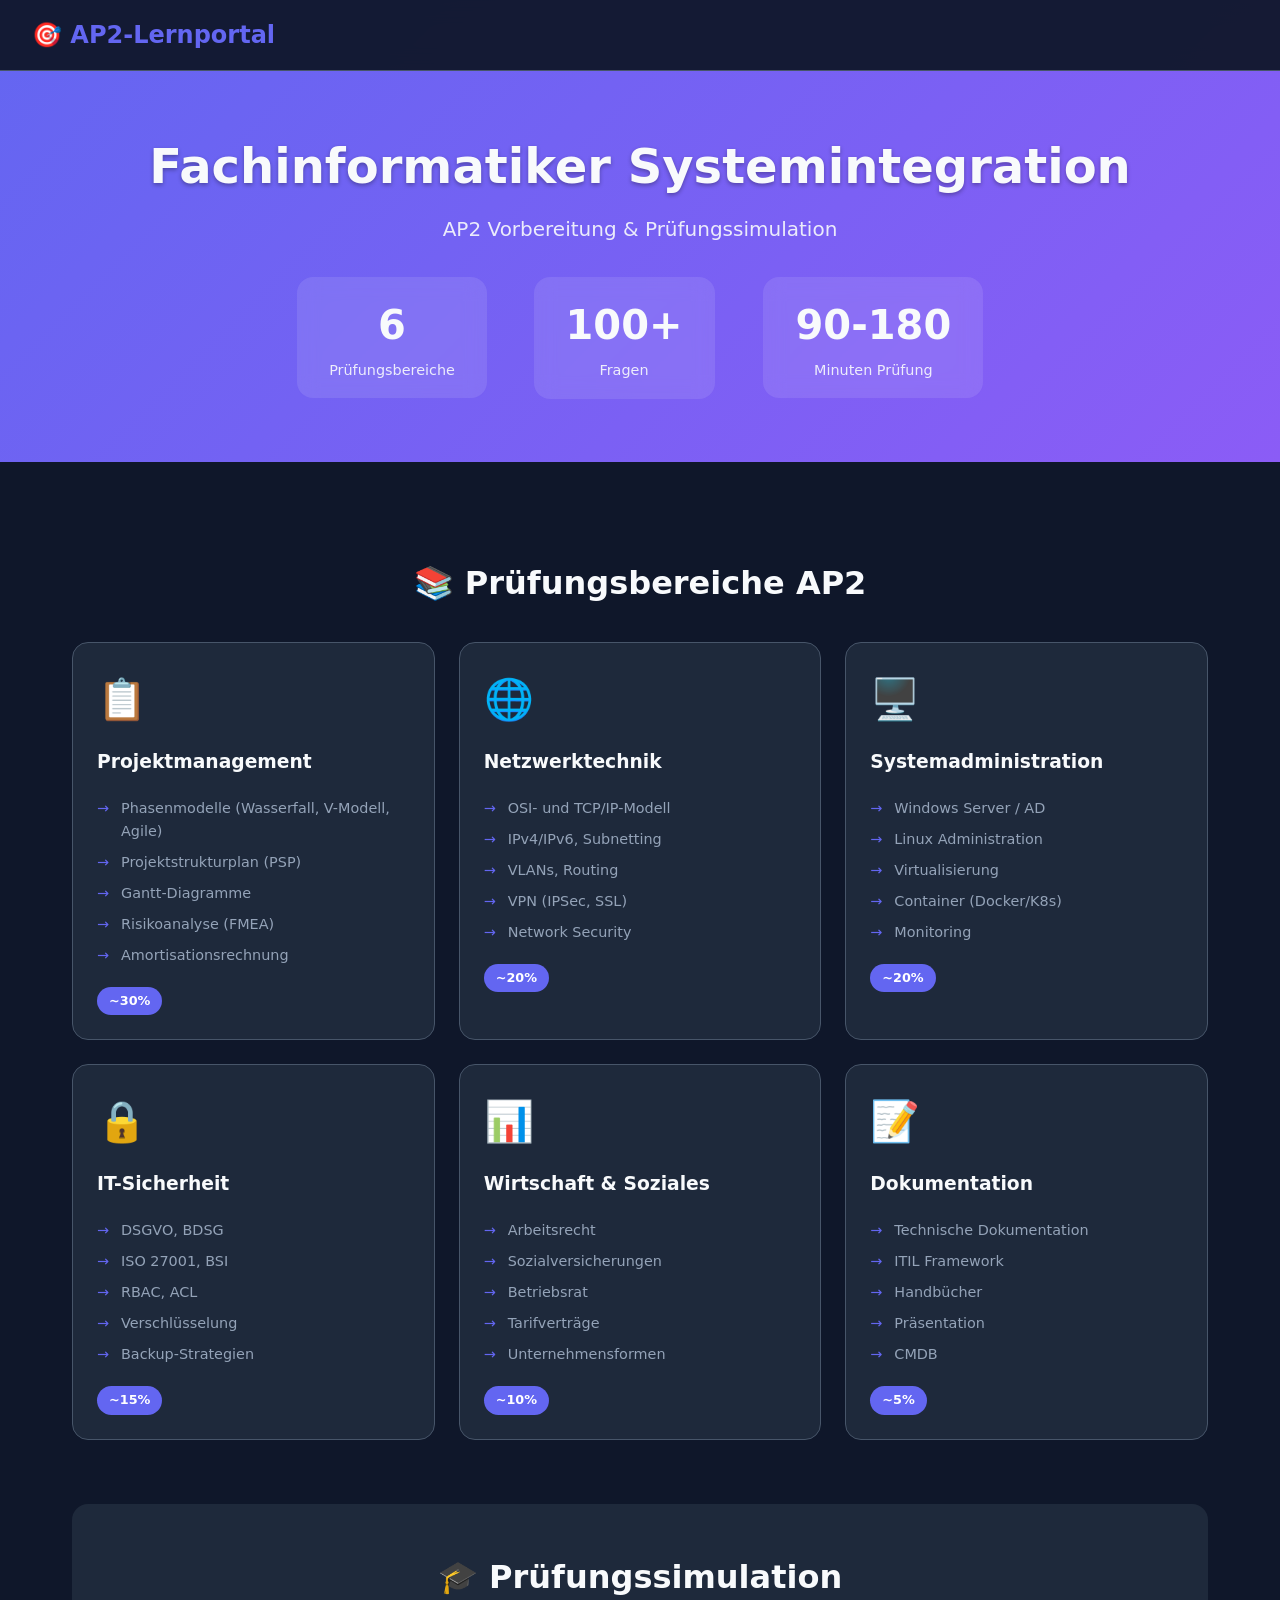
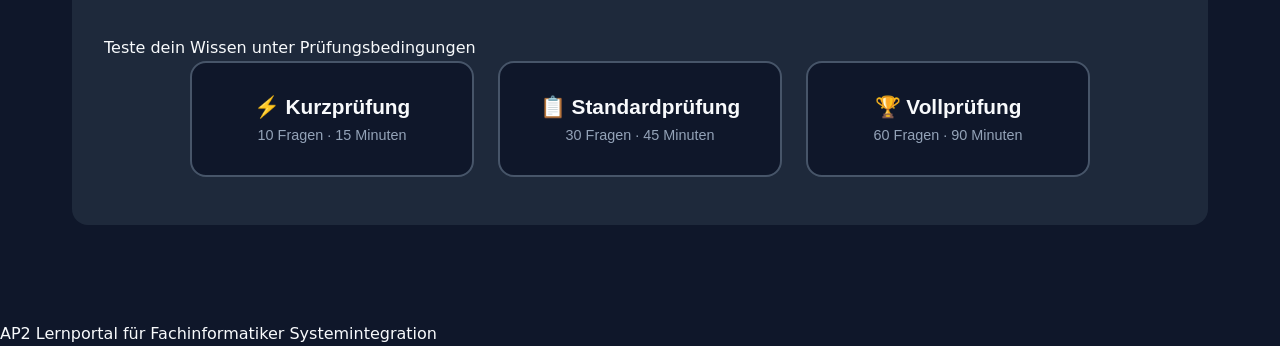
==== commit 72197f7d: "Revert "fix: Add missing script tags and footer close - questions.js and script.js were not loaded" " ====
--- a/index.html
+++ b/index.html
@@ -9,11 +9,6 @@
 <body>
     <nav class="navbar">
         <div class="logo">🎯 AP2-Lernportal</div>
-        <div class="nav-links">
-            <a href="#themen" class="nav-link">Themen</a>
-            <a href="#pruefung" class="nav-link">Prüfung</a>
-            <a href="#fortschritt" class="nav-link">Fortschritt</a>
-        </div>
     </nav>
 
     <header class="hero">
@@ -21,7 +16,7 @@
         <p class="subtitle">AP2 Vorbereitung & Prüfungssimulation</p>
         <div class="hero-stats">
             <div class="stat">
-                <span class="stat-number">8</span>
+                <span class="stat-number">6</span>
                 <span class="stat-label">Prüfungsbereiche</span>
             </div>
             <div class="stat">
@@ -44,12 +39,11 @@
                     <div class="subject-icon">📋</div>
                     <h3>Projektmanagement</h3>
                     <ul>
-                        <li>Wasserfall-, V-, Spiralmodell</li>
-                        <li>Agile, Scrum, Kanban</li>
+                        <li>Phasenmodelle (Wasserfall, V-Modell, Agile)</li>
                         <li>Projektstrukturplan (PSP)</li>
-                        <li>Gantt-Diagramme, Netzplantechnik</li>
+                        <li>Gantt-Diagramme</li>
                         <li>Risikoanalyse (FMEA)</li>
-                        <li>Ressourcenplanung</li>
+                        <li>Amortisationsrechnung</li>
                     </ul>
                     <span class="percentage">~30%</span>
                 </div>
@@ -60,10 +54,9 @@
                     <ul>
                         <li>OSI- und TCP/IP-Modell</li>
                         <li>IPv4/IPv6, Subnetting</li>
-                        <li>VLANs, Routing (statisch/OSPF)</li>
-                        <li>Switching, Spanning Tree</li>
+                        <li>VLANs, Routing</li>
                         <li>VPN (IPSec, SSL)</li>
-                        <li>Network Access Control (NAC)</li>
+                        <li>Network Security</li>
                     </ul>
                     <span class="percentage">~20%</span>
                 </div>
@@ -72,12 +65,11 @@
                     <div class="subject-icon">🖥️</div>
                     <h3>Systemadministration</h3>
                     <ul>
-                        <li>Windows Server, Active Directory</li>
-                        <li>Linux (Debian/RHEL), Bash</li>
-                        <li>Virtualisierung (KVM, VMware)</li>
-                        <li>Container (Docker, Kubernetes)</li>
-                        <li>Automatisierung (Ansible)</li>
-                        <li>Monitoring (Nagios, Grafana)</li>
+                        <li>Windows Server / AD</li>
+                        <li>Linux Administration</li>
+                        <li>Virtualisierung</li>
+                        <li>Container (Docker/K8s)</li>
+                        <li>Monitoring</li>
                     </ul>
                     <span class="percentage">~20%</span>
                 </div>
@@ -87,11 +79,10 @@
                     <h3>IT-Sicherheit</h3>
                     <ul>
                         <li>DSGVO, BDSG</li>
-                        <li>ISO 27001, BSI-Grundschutz</li>
-                        <li>RBAC, ACL, Least Privilege</li>
-                        <li>Firewalls, IDS/IPS</li>
-                        <li>Verschlüsselung (AES, RSA)</li>
-                        <li>Backup-Strategien (3-2-1)</li>
+                        <li>ISO 27001, BSI</li>
+                        <li>RBAC, ACL</li>
+                        <li>Verschlüsselung</li>
+                        <li>Backup-Strategien</li>
                     </ul>
                     <span class="percentage">~15%</span>
                 </div>
@@ -100,12 +91,11 @@
                     <div class="subject-icon">📊</div>
                     <h3>Wirtschaft & Soziales</h3>
                     <ul>
-                        <li>Arbeitsrecht (BUrlG, KSchG)</li>
+                        <li>Arbeitsrecht</li>
                         <li>Sozialversicherungen</li>
-                        <li>Betriebsrat, Mitbestimmung</li>
-                        <li>Tarifverträge, Lohnarten</li>
+                        <li>Betriebsrat</li>
+                        <li>Tarifverträge</li>
                         <li>Unternehmensformen</li>
-                        <li>Amortisation, ROI</li>
                     </ul>
                     <span class="percentage">~10%</span>
                 </div>
@@ -115,11 +105,10 @@
                     <h3>Dokumentation</h3>
                     <ul>
                         <li>Technische Dokumentation</li>
-                        <li>Handbücher (System, User)</li>
-                        <li>Dokumentationsstandards</li>
-                        <li>Präsentationstechnik</li>
                         <li>ITIL Framework</li>
-                        <li>CMDB, Ticket-Systeme</li>
+                        <li>Handbücher</li>
+                        <li>Präsentation</li>
+                        <li>CMDB</li>
                     </ul>
                     <span class="percentage">~5%</span>
                 </div>
@@ -129,6 +118,7 @@
         <!-- Prüfungssimulation -->
         <section id="pruefung" class="section pruefung-section">
             <h2>🎓 Prüfungssimulation</h2>
+            <p class="section-desc">Teste dein Wissen unter Prüfungsbedingungen</p>
             <div class="exam-modes">
                 <button class="exam-btn" onclick="startExam('kurz')">
                     <span class="exam-title">⚡ Kurzprüfung</span>
@@ -144,31 +134,49 @@
                 </button>
             </div>
         </section>
+    </main>
 
-        <!-- Quiz Interface -->
-        <div id="quiz-modal" class="modal hidden">
-            <div class="quiz-container">
-                <div class="quiz-header">
-                    <span id="question-counter">Frage 1/10</span>
-                    <span id="quiz-timer" class="timer">15:00</span>
-                    <button class="close-btn" onclick="closeQuiz()">×</button>
-                </div>
-                <div class="progress-bar">
-                    <div id="progress-fill" class="progress-fill"></div>
-                </div>
-                <div id="question-container" class="question-container">
-                    <!-- Fragen werden hier dynamisch geladen -->
-                </div>
-                <div id="quiz-controls" class="quiz-controls">
-                    <button id="next-btn" class="btn btn-primary" onclick="nextQuestion()" disabled>Weiter</button>
-                </div>
+    <!-- Quiz Modal -->
+    <div id="quiz-modal" class="modal hidden">
+        <div class="quiz-container">
+            <div class="quiz-header">
+                <span id="question-counter" class="question-counter">Frage 1/10</span>
+                <span id="quiz-timer" class="timer">15:00</span>
+                <button class="close-btn" onclick="closeQuiz()">×</button>
+            </div>
+            <div class="progress-bar">
+                <div id="progress-fill" class="progress-fill"></div>
+            </div>
+            <div id="question-container" class="question-container">
+                <!-- Fragen werden hier dynamisch geladen -->
+            </div>
+            <div class="quiz-controls">
+                <button id="next-btn" class="btn btn-primary" onclick="nextQuestion()" disabled>Weiter</button>
             </div>
         </div>
+    </div>
 
-        <!-- Ergebnis Modal -->
-        <div id="result-modal" class="modal hidden">
-            <div class="result-container">
-                <h2 id="result-title">Prüfung beendet!</h2>
-                <div class="result-score">
-                    <span id="result-percent">0%</span>
-                    <span id="result+    <!-- Ergebnis Modal -->
+    <div id="result-modal" class="modal hidden">
+        <div class="result-container">
+            <h2 id="result-title">Prüfung beendet!</h2>
+            <div class="result-score">
+                <span id="result-percent" class="result-percent">0%</span>
+                <span id="result-status" class="result-status">Bestanden</span>
+            </div>
+            <div class="result-progress">
+                <div id="result-bar" class="result-bar"></div>
+            </div>
+            <div id="result-details" class="result-details">
+                <!-- Details werden dynamisch eingefügt -->
+            </div>
+            <div class="result-actions">
+                <button class="btn btn-secondary" onclick="closeResult()">Schließen</button>
+                <button class="btn btn-primary" onclick="location.reload()">Neue Prüfung</button>
+            </div>
+        </div>
+    </div>
+
+    <footer>
+        <p>AP2 Lernportal für Fachinformatiker Systemintegration</p>
+        <p style="margin-top: 0.5rem; opacity: 0.7
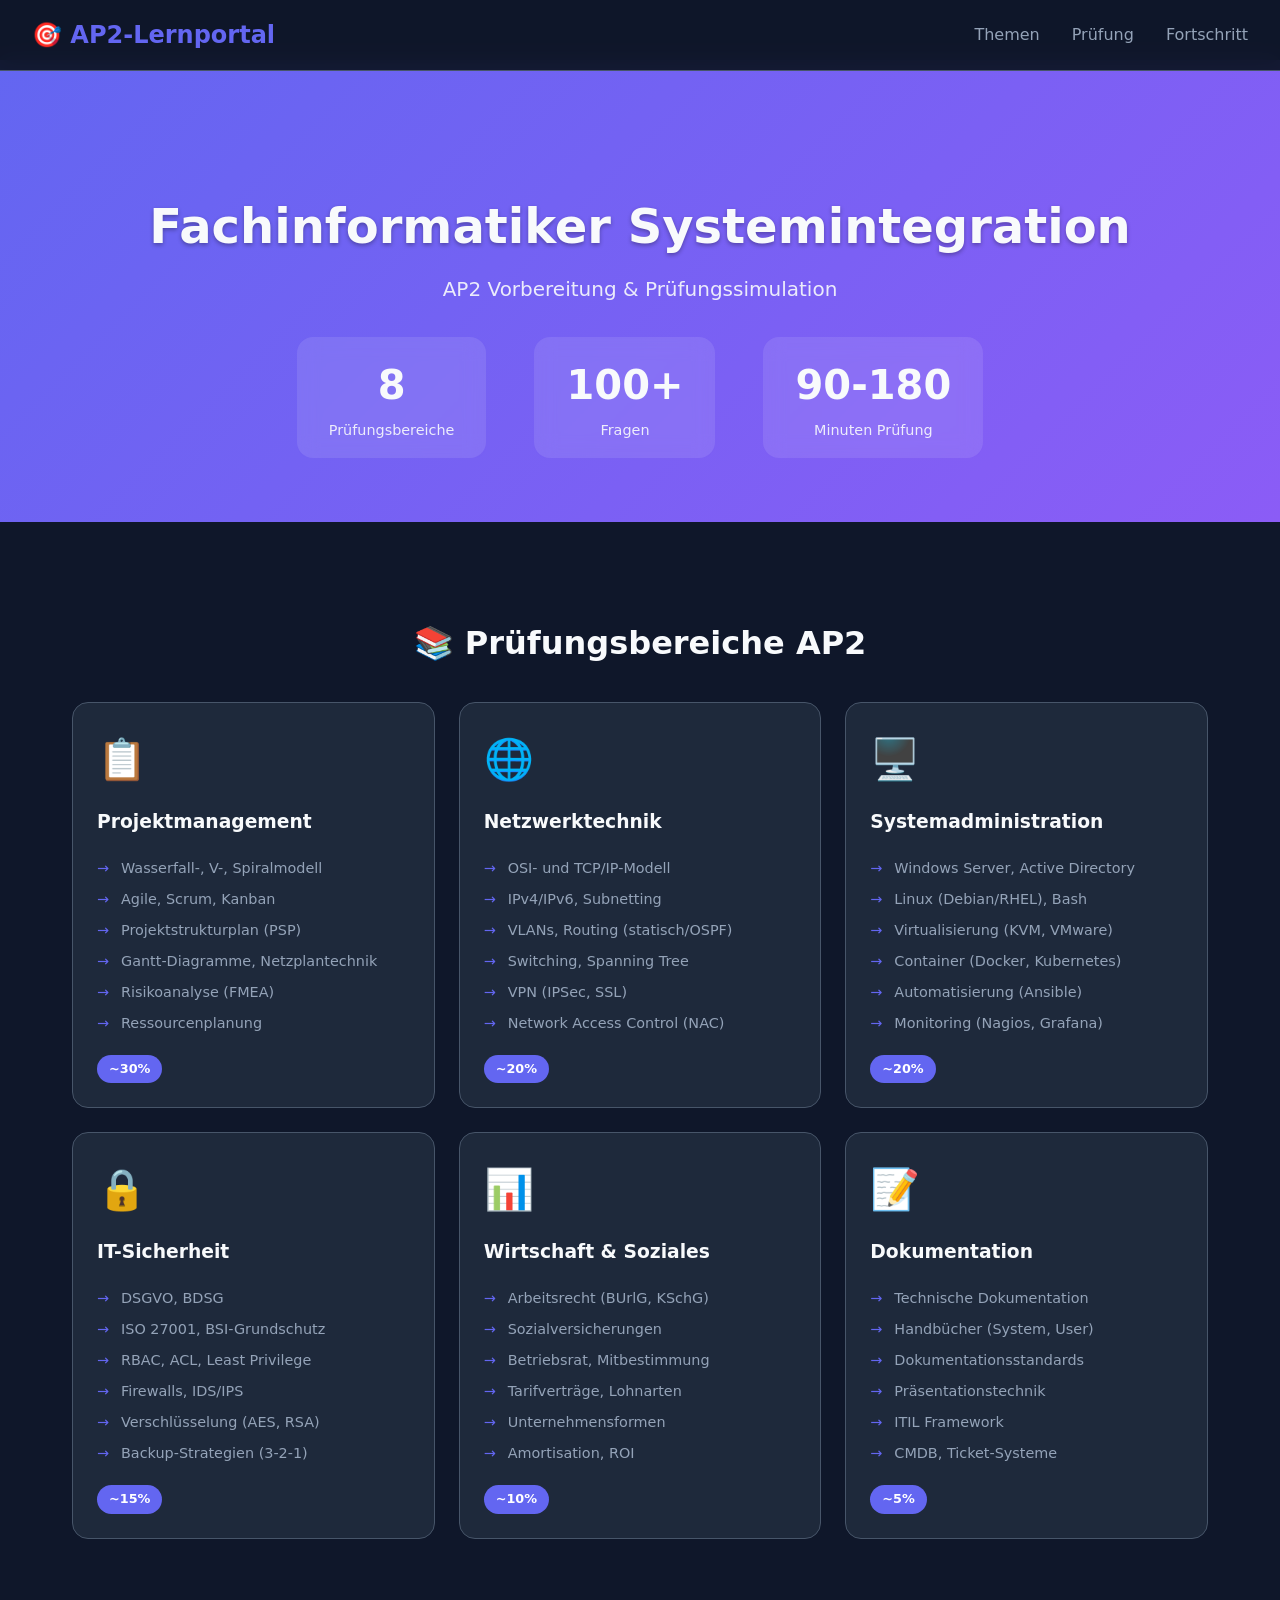
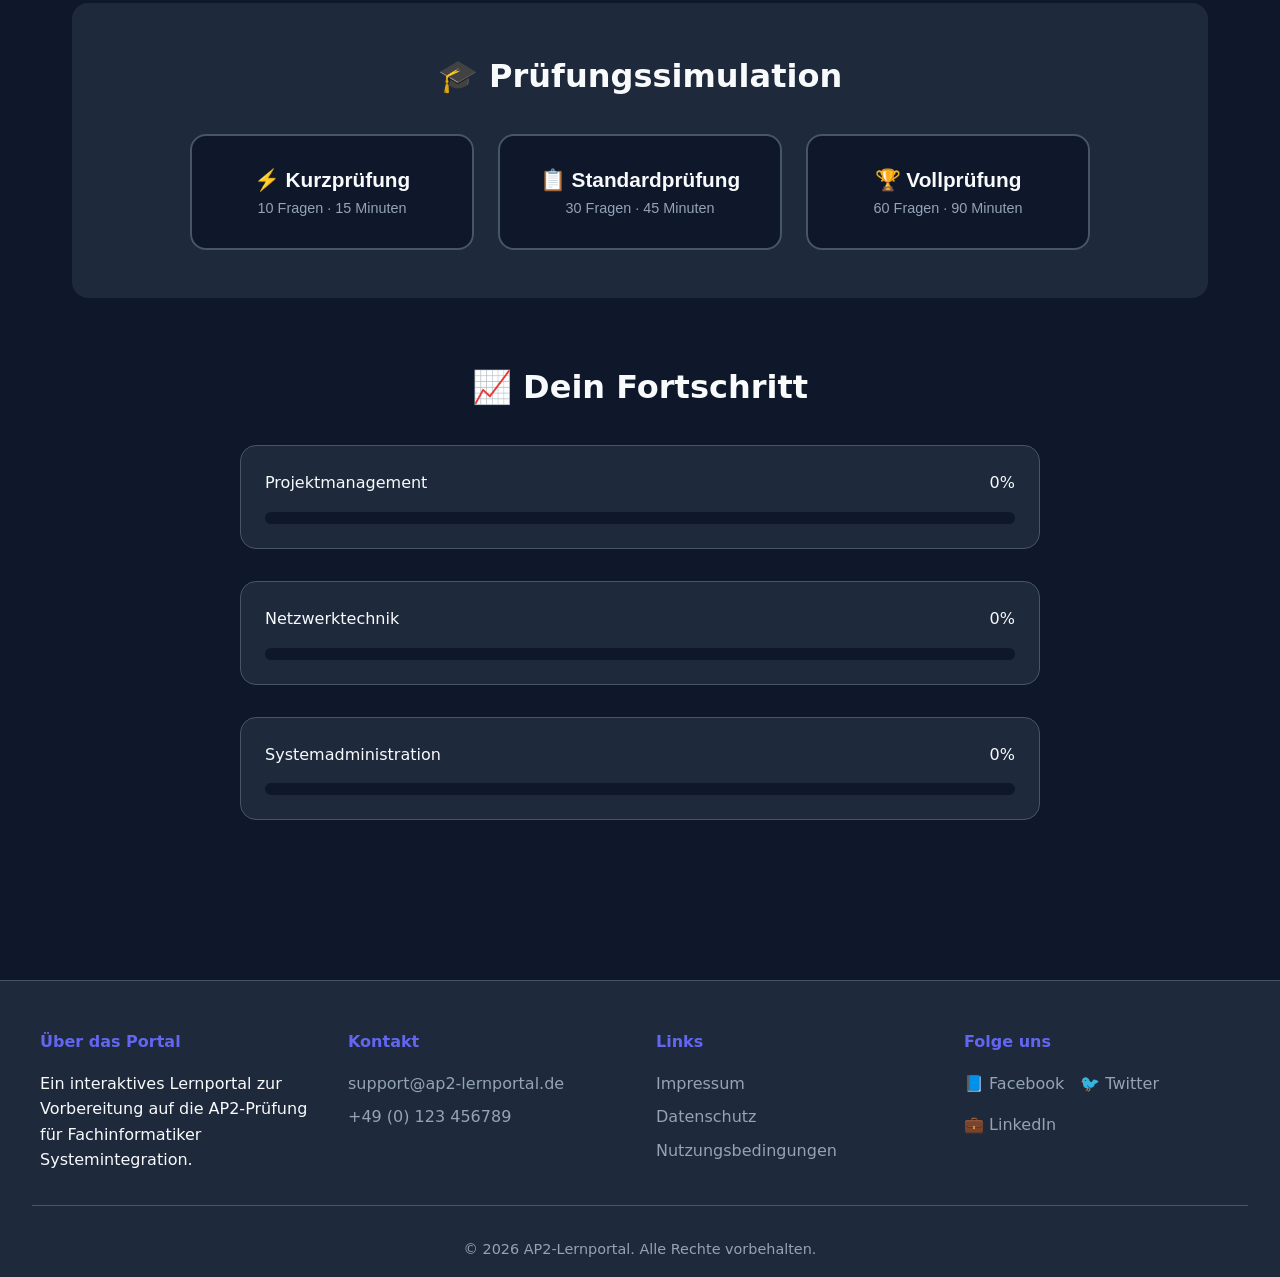
==== commit d4f58b04: "feat: Verbessere AP2 Lernportal mit Reparaturen und Mobile-Optimierung - ✅ HTML vollständig - behebt" ====
--- a/index.html
+++ b/index.html
@@ -3,12 +3,19 @@
 <head>
     <meta charset="UTF-8">
     <meta name="viewport" content="width=device-width, initial-scale=1.0">
+    <meta name="description" content="AP2 Fachinformatiker Systemintegration - Interaktives Lernportal mit Prüfungssimulation und Quiz">
+    <meta name="keywords" content="AP2, Fachinformatiker, Systemintegration, Prüfung, Quiz">
     <title>AP2 Fachinformatiker Systemintegration - Lernportal</title>
     <link rel="stylesheet" href="styles.css">
 </head>
 <body>
     <nav class="navbar">
         <div class="logo">🎯 AP2-Lernportal</div>
+        <div class="nav-links">
+            <a href="#themen" class="nav-link">Themen</a>
+            <a href="#pruefung" class="nav-link">Prüfung</a>
+            <a href="#fortschritt" class="nav-link">Fortschritt</a>
+        </div>
     </nav>
 
     <header class="hero">
@@ -16,7 +23,7 @@
         <p class="subtitle">AP2 Vorbereitung & Prüfungssimulation</p>
         <div class="hero-stats">
             <div class="stat">
-                <span class="stat-number">6</span>
+                <span class="stat-number">8</span>
                 <span class="stat-label">Prüfungsbereiche</span>
             </div>
             <div class="stat">
@@ -39,11 +46,12 @@
                     <div class="subject-icon">📋</div>
                     <h3>Projektmanagement</h3>
                     <ul>
-                        <li>Phasenmodelle (Wasserfall, V-Modell, Agile)</li>
+                        <li>Wasserfall-, V-, Spiralmodell</li>
+                        <li>Agile, Scrum, Kanban</li>
                         <li>Projektstrukturplan (PSP)</li>
-                        <li>Gantt-Diagramme</li>
+                        <li>Gantt-Diagramme, Netzplantechnik</li>
                         <li>Risikoanalyse (FMEA)</li>
-                        <li>Amortisationsrechnung</li>
+                        <li>Ressourcenplanung</li>
                     </ul>
                     <span class="percentage">~30%</span>
                 </div>
@@ -54,9 +62,10 @@
                     <ul>
                         <li>OSI- und TCP/IP-Modell</li>
                         <li>IPv4/IPv6, Subnetting</li>
-                        <li>VLANs, Routing</li>
+                        <li>VLANs, Routing (statisch/OSPF)</li>
+                        <li>Switching, Spanning Tree</li>
                         <li>VPN (IPSec, SSL)</li>
-                        <li>Network Security</li>
+                        <li>Network Access Control (NAC)</li>
                     </ul>
                     <span class="percentage">~20%</span>
                 </div>
@@ -65,11 +74,12 @@
                     <div class="subject-icon">🖥️</div>
                     <h3>Systemadministration</h3>
                     <ul>
-                        <li>Windows Server / AD</li>
-                        <li>Linux Administration</li>
-                        <li>Virtualisierung</li>
-                        <li>Container (Docker/K8s)</li>
-                        <li>Monitoring</li>
+                        <li>Windows Server, Active Directory</li>
+                        <li>Linux (Debian/RHEL), Bash</li>
+                        <li>Virtualisierung (KVM, VMware)</li>
+                        <li>Container (Docker, Kubernetes)</li>
+                        <li>Automatisierung (Ansible)</li>
+                        <li>Monitoring (Nagios, Grafana)</li>
                     </ul>
                     <span class="percentage">~20%</span>
                 </div>
@@ -79,10 +89,11 @@
                     <h3>IT-Sicherheit</h3>
                     <ul>
                         <li>DSGVO, BDSG</li>
-                        <li>ISO 27001, BSI</li>
-                        <li>RBAC, ACL</li>
-                        <li>Verschlüsselung</li>
-                        <li>Backup-Strategien</li>
+                        <li>ISO 27001, BSI-Grundschutz</li>
+                        <li>RBAC, ACL, Least Privilege</li>
+                        <li>Firewalls, IDS/IPS</li>
+                        <li>Verschlüsselung (AES, RSA)</li>
+                        <li>Backup-Strategien (3-2-1)</li>
                     </ul>
                     <span class="percentage">~15%</span>
                 </div>
@@ -91,11 +102,12 @@
                     <div class="subject-icon">📊</div>
                     <h3>Wirtschaft & Soziales</h3>
                     <ul>
-                        <li>Arbeitsrecht</li>
+                        <li>Arbeitsrecht (BUrlG, KSchG)</li>
                         <li>Sozialversicherungen</li>
-                        <li>Betriebsrat</li>
-                        <li>Tarifverträge</li>
+                        <li>Betriebsrat, Mitbestimmung</li>
+                        <li>Tarifverträge, Lohnarten</li>
                         <li>Unternehmensformen</li>
+                        <li>Amortisation, ROI</li>
                     </ul>
                     <span class="percentage">~10%</span>
                 </div>
@@ -105,10 +117,11 @@
                     <h3>Dokumentation</h3>
                     <ul>
                         <li>Technische Dokumentation</li>
+                        <li>Handbücher (System, User)</li>
+                        <li>Dokumentationsstandards</li>
+                        <li>Präsentationstechnik</li>
                         <li>ITIL Framework</li>
-                        <li>Handbücher</li>
-                        <li>Präsentation</li>
-                        <li>CMDB</li>
+                        <li>CMDB, Ticket-Systeme</li>
                     </ul>
                     <span class="percentage">~5%</span>
                 </div>
@@ -118,7 +131,6 @@
         <!-- Prüfungssimulation -->
         <section id="pruefung" class="section pruefung-section">
             <h2>🎓 Prüfungssimulation</h2>
-            <p class="section-desc">Teste dein Wissen unter Prüfungsbedingungen</p>
             <div class="exam-modes">
                 <button class="exam-btn" onclick="startExam('kurz')">
                     <span class="exam-title">⚡ Kurzprüfung</span>
@@ -134,13 +146,47 @@
                 </button>
             </div>
         </section>
+
+        <!-- Fortschritt -->
+        <section id="fortschritt" class="section">
+            <h2>📈 Dein Fortschritt</h2>
+            <div class="progress-container">
+                <div class="progress-item">
+                    <div class="progress-header">
+                        <span>Projektmanagement</span>
+                        <span id="projekt-percent">0%</span>
+                    </div>
+                    <div class="progress-bar-full">
+                        <div class="progress-bar-fill" id="projekt-bar" style="width: 0%"></div>
+                    </div>
+                </div>
+                <div class="progress-item">
+                    <div class="progress-header">
+                        <span>Netzwerktechnik</span>
+                        <span id="netzwerk-percent">0%</span>
+                    </div>
+                    <div class="progress-bar-full">
+                        <div class="progress-bar-fill" id="netzwerk-bar" style="width: 0%"></div>
+                    </div>
+                </div>
+                <div class="progress-item">
+                    <div class="progress-header">
+                        <span>Systemadministration</span>
+                        <span id="system-percent">0%</span>
+                    </div>
+                    <div class="progress-bar-full">
+                        <div class="progress-bar-fill" id="system-bar" style="width: 0%"></div>
+                    </div>
+                </div>
+            </div>
+        </section>
     </main>
 
-    <!-- Quiz Modal -->
+    <!-- Quiz Interface -->
     <div id="quiz-modal" class="modal hidden">
         <div class="quiz-container">
             <div class="quiz-header">
-                <span id="question-counter" class="question-counter">Frage 1/10</span>
+                <span id="question-counter">Frage 1/10</span>
                 <span id="quiz-timer" class="timer">15:00</span>
                 <button class="close-btn" onclick="closeQuiz()">×</button>
             </div>
@@ -150,8 +196,9 @@
             <div id="question-container" class="question-container">
                 <!-- Fragen werden hier dynamisch geladen -->
             </div>
-            <div class="quiz-controls">
-                <button id="next-btn" class="btn btn-primary" onclick="nextQuestion()" disabled>Weiter</button>
+            <div id="quiz-controls" class="quiz-controls">
+                <button id="prev-btn" class="btn btn-secondary" onclick="prevQuestion()" disabled>← Zurück</button>
+                <button id="next-btn" class="btn btn-primary" onclick="nextQuestion()" disabled>Weiter →</button>
             </div>
         </div>
     </div>
@@ -161,22 +208,55 @@
         <div class="result-container">
             <h2 id="result-title">Prüfung beendet!</h2>
             <div class="result-score">
-                <span id="result-percent" class="result-percent">0%</span>
-                <span id="result-status" class="result-status">Bestanden</span>
-            </div>
-            <div class="result-progress">
-                <div id="result-bar" class="result-bar"></div>
-            </div>
-            <div id="result-details" class="result-details">
-                <!-- Details werden dynamisch eingefügt -->
-            </div>
-            <div class="result-actions">
-                <button class="btn btn-secondary" onclick="closeResult()">Schließen</button>
-                <button class="btn btn-primary" onclick="location.reload()">Neue Prüfung</button>
-            </div>
+                <span id="result-percent">0%</span>
+                <span id="result-text">Punkte</span>
+            </div>
+            <div id="result-feedback" class="result-feedback">
+                <!-- Feedback basierend auf Ergebnis -->
+            </div>
+            <div class="result-details">
+                <p><strong>Richtige Antworten:</strong> <span id="correct-count">0</span>/<span id="total-count">0</span></p>
+                <p><strong>Zeitaufwand:</strong> <span id="time-spent">0</span> Minuten</p>
+            </div>
+            <button class="btn btn-primary" onclick="closeResult()">Zurück zur Übersicht</button>
         </div>
     </div>
 
-    <footer>
-        <p>AP2 Lernportal für Fachinformatiker Systemintegration</p>
-        <p style="margin-top: 0.5rem; opacity: 0.7+    <footer class="footer">
+        <div class="footer-content">
+            <div class="footer-section">
+                <h4>Über das Portal</h4>
+                <p>Ein interaktives Lernportal zur Vorbereitung auf die AP2-Prüfung für Fachinformatiker Systemintegration.</p>
+            </div>
+            <div class="footer-section">
+                <h4>Kontakt</h4>
+                <ul>
+                    <li><a href="mailto:support@ap2-lernportal.de">support@ap2-lernportal.de</a></li>
+                    <li><a href="tel:+49123456789">+49 (0) 123 456789</a></li>
+                </ul>
+            </div>
+            <div class="footer-section">
+                <h4>Links</h4>
+                <ul>
+                    <li><a href="#">Impressum</a></li>
+                    <li><a href="#">Datenschutz</a></li>
+                    <li><a href="#">Nutzungsbedingungen</a></li>
+                </ul>
+            </div>
+            <div class="footer-section">
+                <h4>Folge uns</h4>
+                <div class="social-links">
+                    <a href="#">📘 Facebook</a>
+                    <a href="#">🐦 Twitter</a>
+                    <a href="#">💼 LinkedIn</a>
+                </div>
+            </div>
+        </div>
+        <div class="footer-bottom">
+            <p>&copy; 2026 AP2-Lernportal. Alle Rechte vorbehalten.</p>
+        </div>
+    </footer>
+
+    <script src="script.js"></script>
+</body>
+</html>
--- a/styles.css
+++ b/styles.css
@@ -21,12 +21,22 @@
     box-sizing: border-box;
 }
 
+html {
+    scroll-behavior: smooth;
+}
+
 body {
     font-family: 'Segoe UI', system-ui, -apple-system, sans-serif;
     background: var(--bg);
     color: var(--text);
     line-height: 1.6;
     min-height: 100vh;
+    display: flex;
+    flex-direction: column;
+}
+
+main {
+    flex: 1;
 }
 
 /* Navigation */
@@ -72,6 +82,7 @@
     background: linear-gradient(135deg, var(--primary) 0%, var(--secondary) 100%);
     padding: 8rem 2rem 4rem;
     text-align: center;
+    margin-top: 60px;
 }
 
 .hero h1 {
@@ -118,6 +129,7 @@
     max-width: 1200px;
     margin: 0 auto;
     padding: 2rem;
+    width: 100%;
 }
 
 .section {
@@ -255,6 +267,41 @@
     font-size: 0.9rem;
 }
 
+/* Progress Section */
+.progress-container {
+    display: grid;
+    gap: 2rem;
+    max-width: 800px;
+    margin: 0 auto;
+}
+
+.progress-item {
+    background: var(--bg-card);
+    padding: 1.5rem;
+    border-radius: 1rem;
+    border: 1px solid var(--border);
+}
+
+.progress-header {
+    display: flex;
+    justify-content: space-between;
+    margin-bottom: 1rem;
+    font-weight: 500;
+}
+
+.progress-bar-full {
+    height: 12px;
+    background: var(--bg);
+    border-radius: 6px;
+    overflow: hidden;
+}
+
+.progress-bar-fill {
+    height: 100%;
+    background: linear-gradient(90deg, var(--primary), var(--secondary));
+    transition: width 0.3s;
+}
+
 /* Modal */
 .modal {
     position: fixed;
@@ -403,11 +450,17 @@
 .answer-option.correct .answer-letter {
     background: var(--success);
     border-color: var(--success);
+    color: white;
 }
 
 .answer-option.wrong .answer-letter {
     background: var(--danger);
     border-color: var(--danger);
+    color: white;
+}
+
+.answer-text {
+    flex: 1;
 }
 
 .explanation {
@@ -416,6 +469,7 @@
     background: rgba(99, 102, 241, 0.1);
     border-radius: 0.5rem;
     border-left: 4px solid var(--primary);
+    font-size: 0.9rem;
 }
 
 /* Quiz Controls */
@@ -424,5 +478,347 @@
     border-top: 1px solid var(--border);
     display: flex;
     justify-content: space-between;
-}
-
+    gap: 1rem;
+}
+
+/* Buttons */
+.btn {
+    padding: 0.75rem 1.5rem;
+    border: none;
+    border-radius: 0.5rem;
+    cursor: pointer;
+    font-weight: 600;
+    transition: all 0.3s;
+    font-size: 1rem;
+}
+
+.btn-primary {
+    background: var(--primary);
+    color: white;
+}
+
+.btn-primary:hover:not(:disabled) {
+    background: var(--primary-dark);
+}
+
+.btn-secondary {
+    background: var(--bg);
+    color: var(--text);
+    border: 1px solid var(--border);
+}
+
+.btn-secondary:hover:not(:disabled) {
+    border-color: var(--primary);
+    background: rgba(99, 102, 241, 0.1);
+}
+
+.btn:disabled {
+    opacity: 0.5;
+    cursor: not-allowed;
+}
+
+/* Result Container */
+.result-container {
+    background: var(--bg-card);
+    border-radius: 1rem;
+    padding: 2rem;
+    max-width: 600px;
+    box-shadow: var(--shadow-lg);
+    text-align: center;
+}
+
+.result-container h2 {
+    margin-bottom: 2rem;
+    font-size: 2rem;
+}
+
+.result-score {
+    margin-bottom: 2rem;
+}
+
+.result-percent {
+    display: block;
+    font-size: 4rem;
+    font-weight: 700;
+    color: var(--primary);
+    margin-bottom: 0.5rem;
+}
+
+.result-text {
+    display: block;
+    font-size: 1.2rem;
+    color: var(--text-muted);
+}
+
+.result-feedback {
+    background: rgba(99, 102, 241, 0.1);
+    padding: 1.5rem;
+    border-radius: 0.5rem;
+    margin-bottom: 1.5rem;
+    border-left: 4px solid var(--primary);
+}
+
+.result-details {
+    text-align: left;
+    background: var(--bg);
+    padding: 1.5rem;
+    border-radius: 0.5rem;
+    margin-bottom: 2rem;
+}
+
+.result-details p {
+    margin: 0.5rem 0;
+}
+
+/* Footer */
+.footer {
+    background: var(--bg-card);
+    border-top: 1px solid var(--border);
+    padding: 3rem 2rem 1rem;
+    margin-top: 4rem;
+}
+
+.footer-content {
+    max-width: 1200px;
+    margin: 0 auto;
+    display: grid;
+    grid-template-columns: repeat(auto-fit, minmax(250px, 1fr));
+    gap: 2rem;
+    margin-bottom: 2rem;
+}
+
+.footer-section h4 {
+    margin-bottom: 1rem;
+    color: var(--primary);
+}
+
+.footer-section ul {
+    list-style: none;
+}
+
+.footer-section li {
+    margin-bottom: 0.5rem;
+}
+
+.footer-section a {
+    color: var(--text-muted);
+    text-decoration: none;
+    transition: color 0.3s;
+}
+
+.footer-section a:hover {
+    color: var(--primary);
+}
+
+.social-links {
+    display: flex;
+    gap: 1rem;
+    flex-wrap: wrap;
+}
+
+.social-links a {
+    display: inline-block;
+}
+
+.footer-bottom {
+    text-align: center;
+    padding-top: 2rem;
+    border-top: 1px solid var(--border);
+    color: var(--text-muted);
+    font-size: 0.9rem;
+}
+
+/* Mobile Optimization */
+@media (max-width: 768px) {
+    .navbar {
+        padding: 1rem;
+        flex-direction: column;
+        gap: 1rem;
+    }
+
+    .logo {
+        font-size: 1.2rem;
+    }
+
+    .nav-links {
+        gap: 1rem;
+        font-size: 0.9rem;
+    }
+
+    .hero {
+        padding: 6rem 1rem 2rem;
+    }
+
+    .hero h1 {
+        font-size: 2rem;
+    }
+
+    .subtitle {
+        font-size: 1rem;
+    }
+
+    .hero-stats {
+        gap: 1rem;
+    }
+
+    .stat {
+        padding: 0.75rem 1rem;
+    }
+
+    .stat-number {
+        font-size: 2rem;
+    }
+
+    .stat-label {
+        font-size: 0.8rem;
+    }
+
+    .container {
+        padding: 1rem;
+    }
+
+    .section {
+        margin: 2rem 0;
+    }
+
+    .section h2 {
+        font-size: 1.5rem;
+        margin-bottom: 1.5rem;
+    }
+
+    .subjects-grid {
+        grid-template-columns: 1fr;
+        gap: 1rem;
+    }
+
+    .subject-card {
+        padding: 1rem;
+    }
+
+    .subject-icon {
+        font-size: 2rem;
+    }
+
+    .subject-card h3 {
+        font-size: 1.1rem;
+    }
+
+    .subject-card li {
+        font-size: 0.85rem;
+    }
+
+    .pruefung-section {
+        padding: 2rem 1rem;
+    }
+
+    .exam-modes {
+        grid-template-columns: 1fr;
+    }
+
+    .exam-btn {
+        padding: 1.5rem;
+    }
+
+    .quiz-container {
+        max-width: 90%;
+    }
+
+    .quiz-header {
+        padding: 1rem;
+        font-size: 0.9rem;
+    }
+
+    .question-container {
+        padding: 1.5rem;
+    }
+
+    .question-text {
+        font-size: 1rem;
+    }
+
+    .quiz-controls {
+        flex-direction: column;
+    }
+
+    .btn {
+        width: 100%;
+        padding: 1rem;
+    }
+
+    .result-container {
+        max-width: 90%;
+    }
+
+    .result-percent {
+        font-size: 3rem;
+    }
+
+    .footer-content {
+        grid-template-columns: 1fr;
+        gap: 1.5rem;
+    }
+}
+
+@media (max-width: 480px) {
+    .navbar {
+        position: static;
+    }
+
+    .hero {
+        margin-top: 0;
+        padding: 3rem 1rem 2rem;
+    }
+
+    .hero h1 {
+        font-size: 1.5rem;
+    }
+
+    .hero-stats {
+        flex-direction: column;
+        gap: 0.5rem;
+    }
+
+    .stat {
+        padding: 0.5rem 1rem;
+    }
+
+    .stat-number {
+        font-size: 1.5rem;
+    }
+
+    .stat-label {
+        font-size: 0.7rem;
+    }
+
+    .section h2 {
+        font-size: 1.3rem;
+    }
+
+    .exam-title {
+        font-size: 1.1rem;
+    }
+
+    .exam-desc {
+        font-size: 0.8rem;
+    }
+
+    .timer {
+        font-size: 1.2rem;
+    }
+
+    .answer-option {
+        padding: 0.75rem;
+        gap: 0.75rem;
+    }
+
+    .answer-letter {
+        width: 25px;
+        height: 25px;
+        font-size: 0.9rem;
+    }
+
+    .quiz-container {
+        max-width: 100%;
+        max-height: 95vh;
+    }
+}
